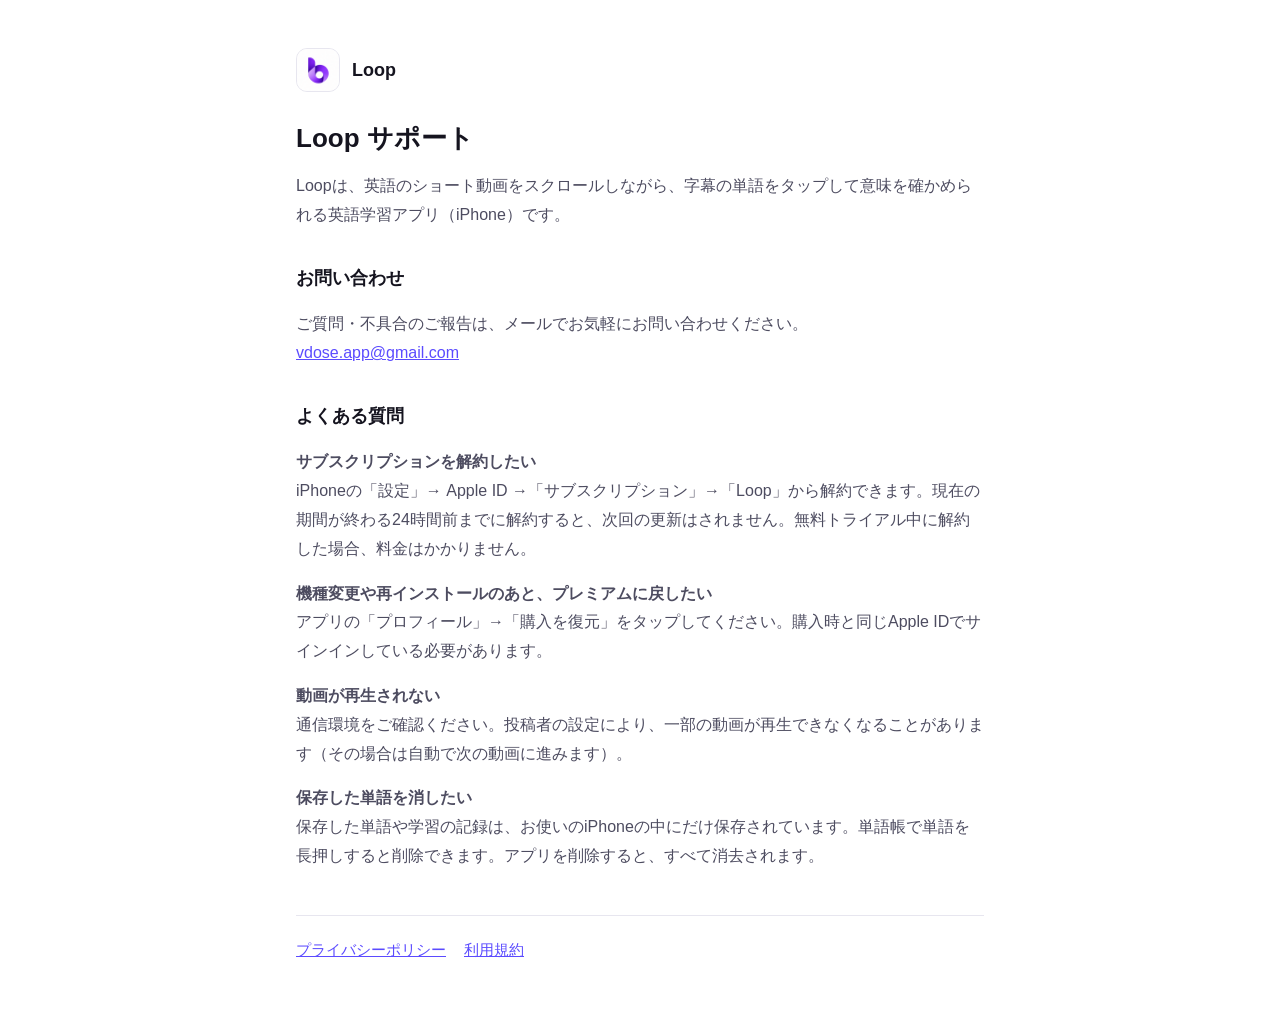
==== index.html @ e2842024 "Loop support page, privacy policy and terms of use Co-Authored-By: Claude Opus 5.5 <noreply@anthropi" ====
<!doctype html>
<html lang="ja">
<head>
<meta charset="utf-8">
<meta name="viewport" content="width=device-width, initial-scale=1">
<title>Loop サポート</title>
<link rel="stylesheet" href="style.css">
</head>
<body>
<main>
<header><img src="icon.png" alt=""><a href="./">Loop</a></header>
<h1>Loop サポート</h1>
<p>Loopは、英語のショート動画をスクロールしながら、字幕の単語をタップして意味を確かめられる英語学習アプリ（iPhone）です。</p>

<h2>お問い合わせ</h2>
<p>ご質問・不具合のご報告は、メールでお気軽にお問い合わせください。<br>
<a href="mailto:vdose.app@gmail.com">vdose.app@gmail.com</a></p>

<h2>よくある質問</h2>
<p><strong>サブスクリプションを解約したい</strong><br>
iPhoneの「設定」→ Apple ID →「サブスクリプション」→「Loop」から解約できます。現在の期間が終わる24時間前までに解約すると、次回の更新はされません。無料トライアル中に解約した場合、料金はかかりません。</p>
<p><strong>機種変更や再インストールのあと、プレミアムに戻したい</strong><br>
アプリの「プロフィール」→「購入を復元」をタップしてください。購入時と同じApple IDでサインインしている必要があります。</p>
<p><strong>動画が再生されない</strong><br>
通信環境をご確認ください。投稿者の設定により、一部の動画が再生できなくなることがあります（その場合は自動で次の動画に進みます）。</p>
<p><strong>保存した単語を消したい</strong><br>
保存した単語や学習の記録は、お使いのiPhoneの中にだけ保存されています。単語帳で単語を長押しすると削除できます。アプリを削除すると、すべて消去されます。</p>

<nav><a href="privacy/">プライバシーポリシー</a><a href="terms/">利用規約</a></nav>
</main>
</body>
</html>
---- style.css ----
:root { --bg: #ffffff; --ink: #15141f; --ink2: #4d4c60; --line: #e7e6ef; --accent: #5b4bff; }
@media (prefers-color-scheme: dark) {
  :root { --bg: #0e0e14; --ink: #f5f5fa; --ink2: #b9b8cc; --line: #2a2936; --accent: #8c80ff; }
}
* { box-sizing: border-box; }
body {
  margin: 0; background: var(--bg); color: var(--ink);
  font: 16px/1.8 -apple-system, BlinkMacSystemFont, "Hiragino Sans", "Hiragino Kaku Gothic ProN", "Noto Sans JP", Meiryo, sans-serif;
  -webkit-text-size-adjust: 100%;
}
main { max-width: 720px; margin: 0 auto; padding: 48px 16px 72px; }
header { display: flex; align-items: center; gap: 12px; margin-bottom: 28px; }
header img { width: 44px; height: 44px; border-radius: 11px; border: 1px solid var(--line); }
header a { color: var(--ink); text-decoration: none; font-weight: 700; font-size: 18px; }
h1 { font-size: 26px; line-height: 1.4; margin: 0 0 8px; }
h2 { font-size: 18px; margin: 32px 0 6px; }
p, li { color: var(--ink2); }
.updated { font-size: 14px; }
a { color: var(--accent); }
nav { margin-top: 44px; padding-top: 20px; border-top: 1px solid var(--line); font-size: 15px; }
nav a { margin-right: 18px; }
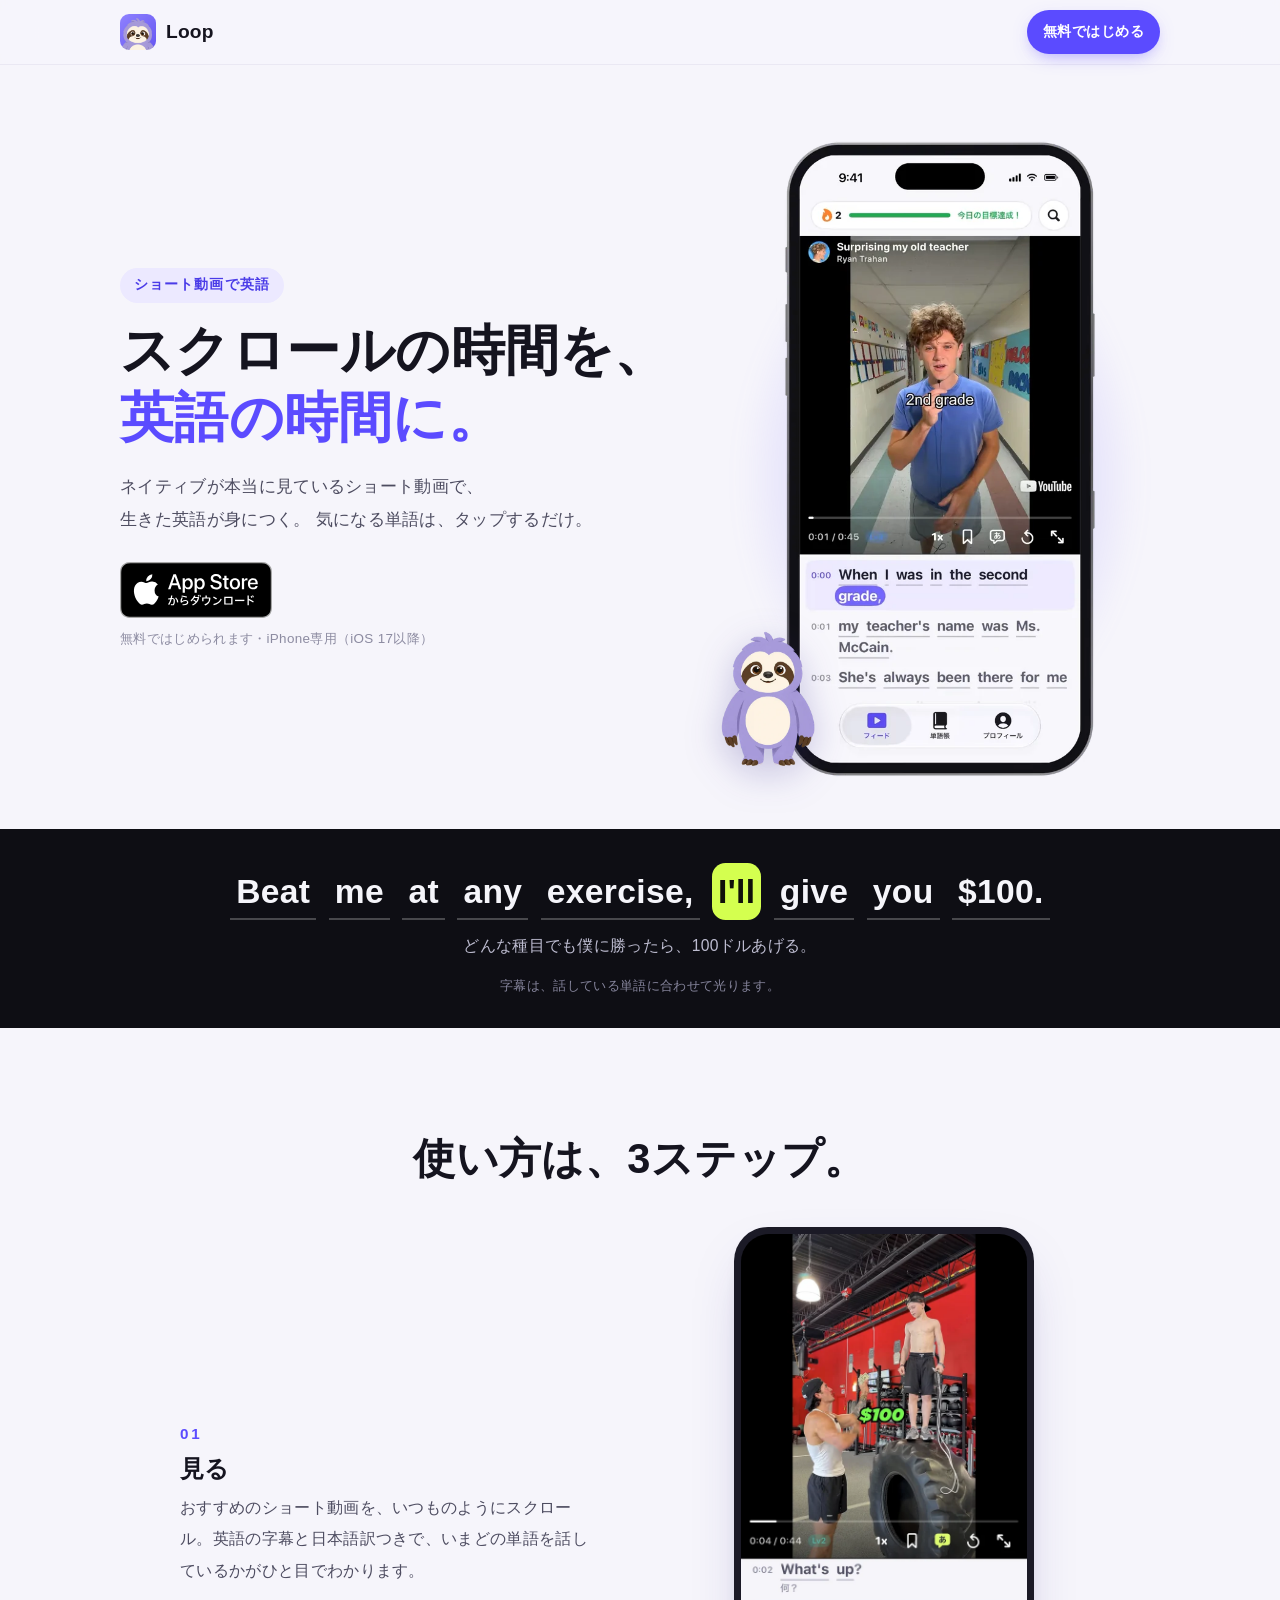
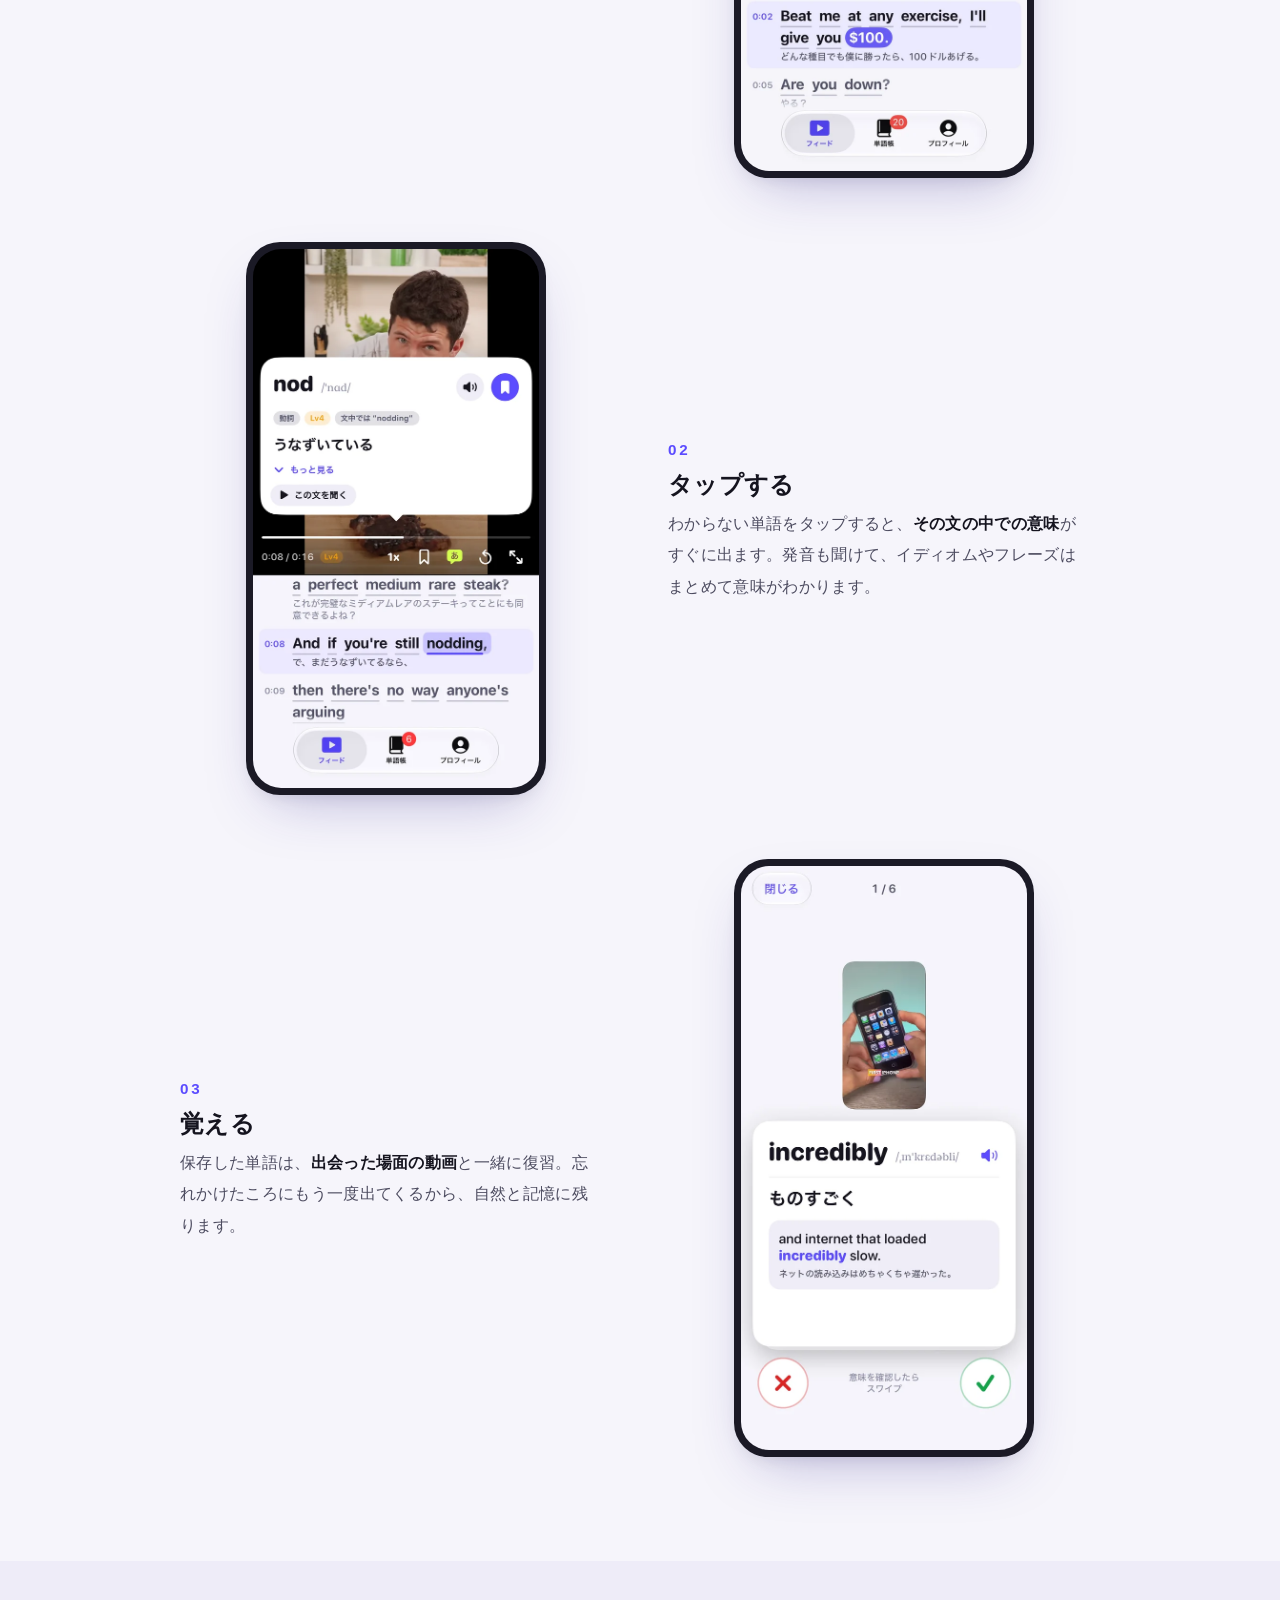
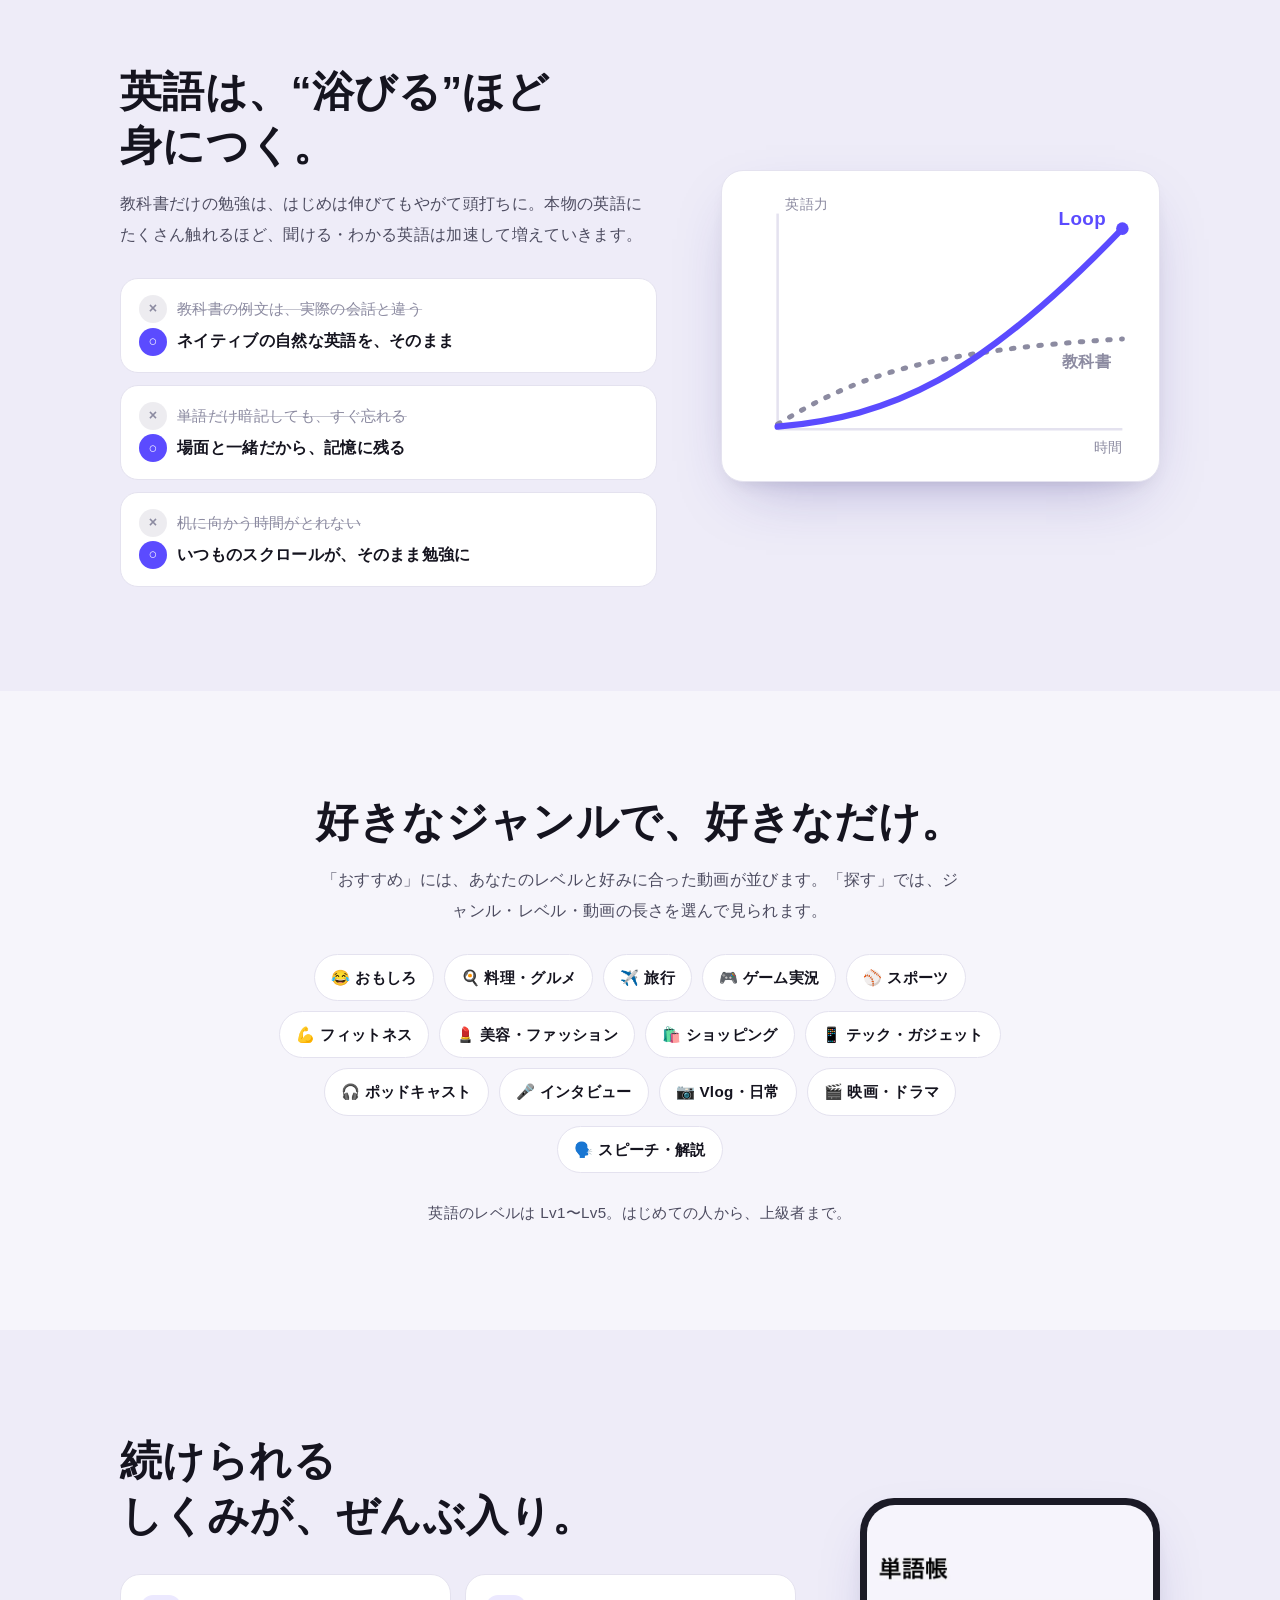
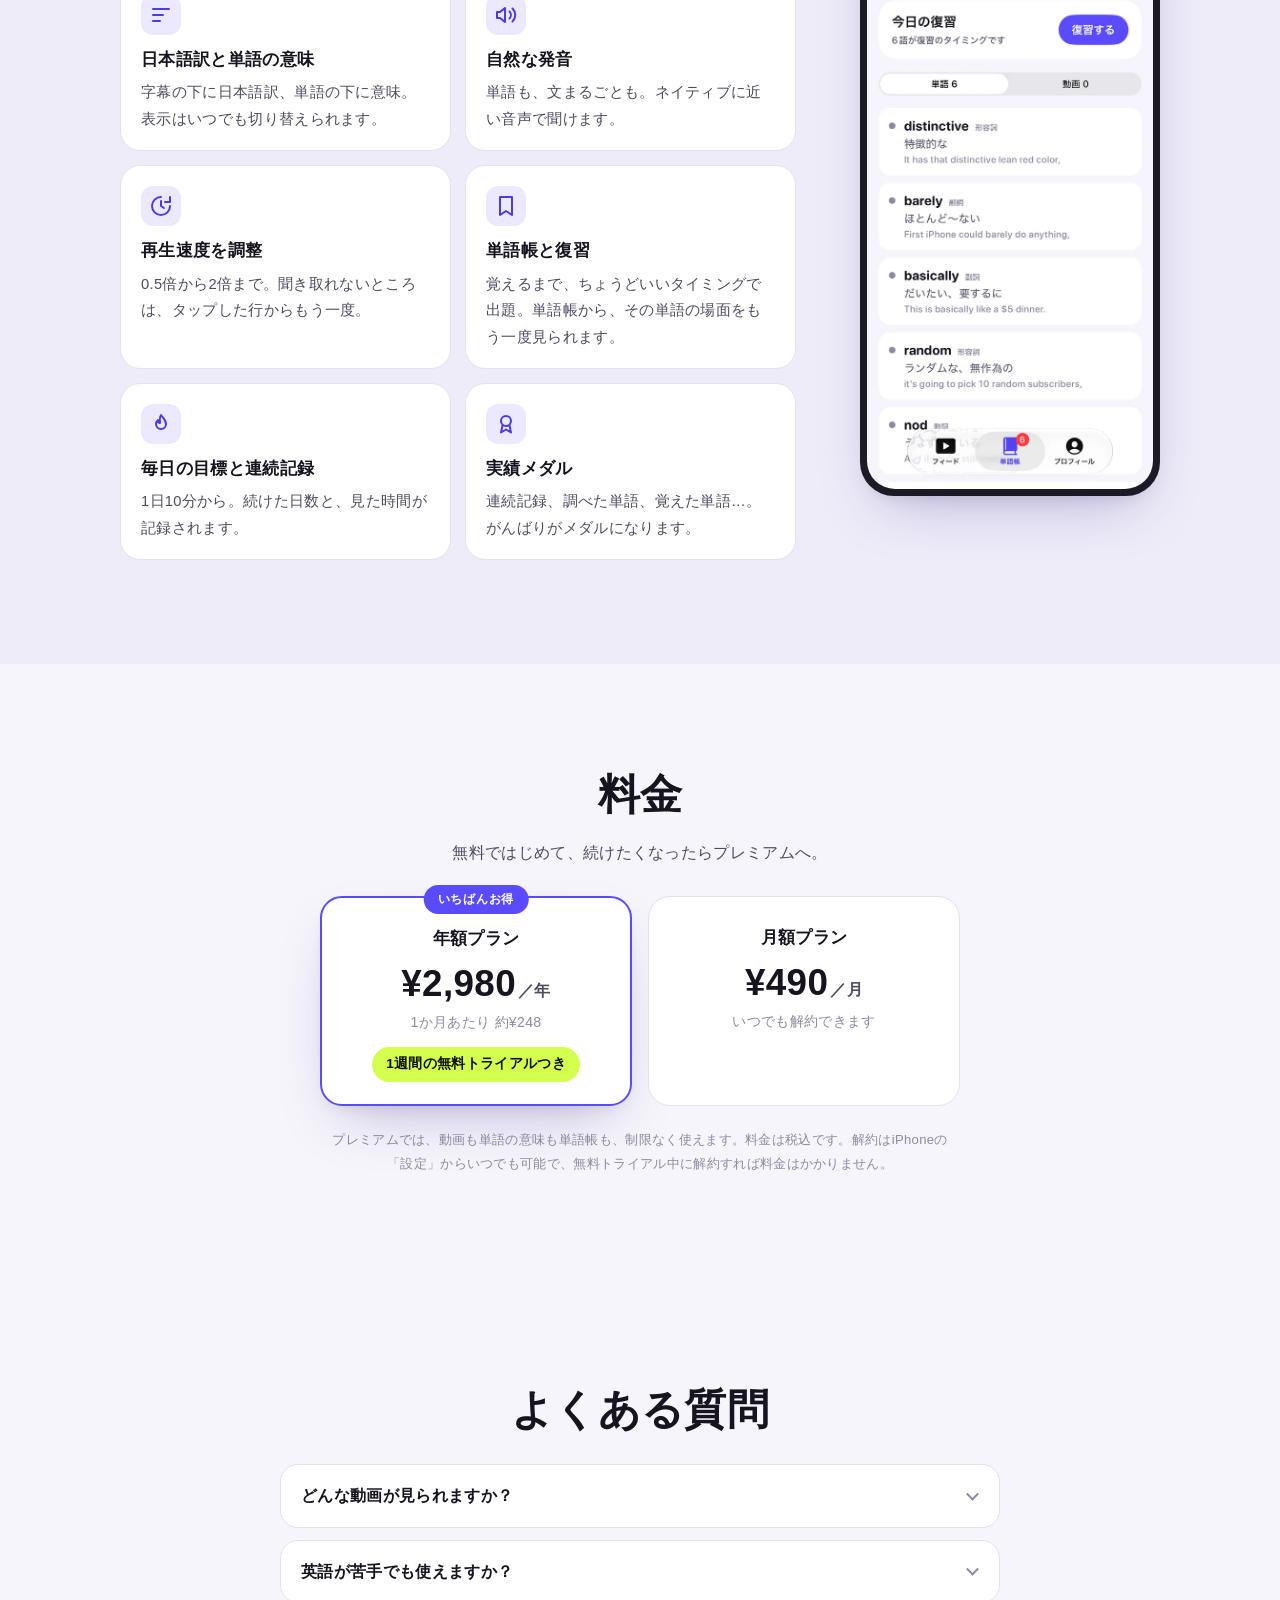
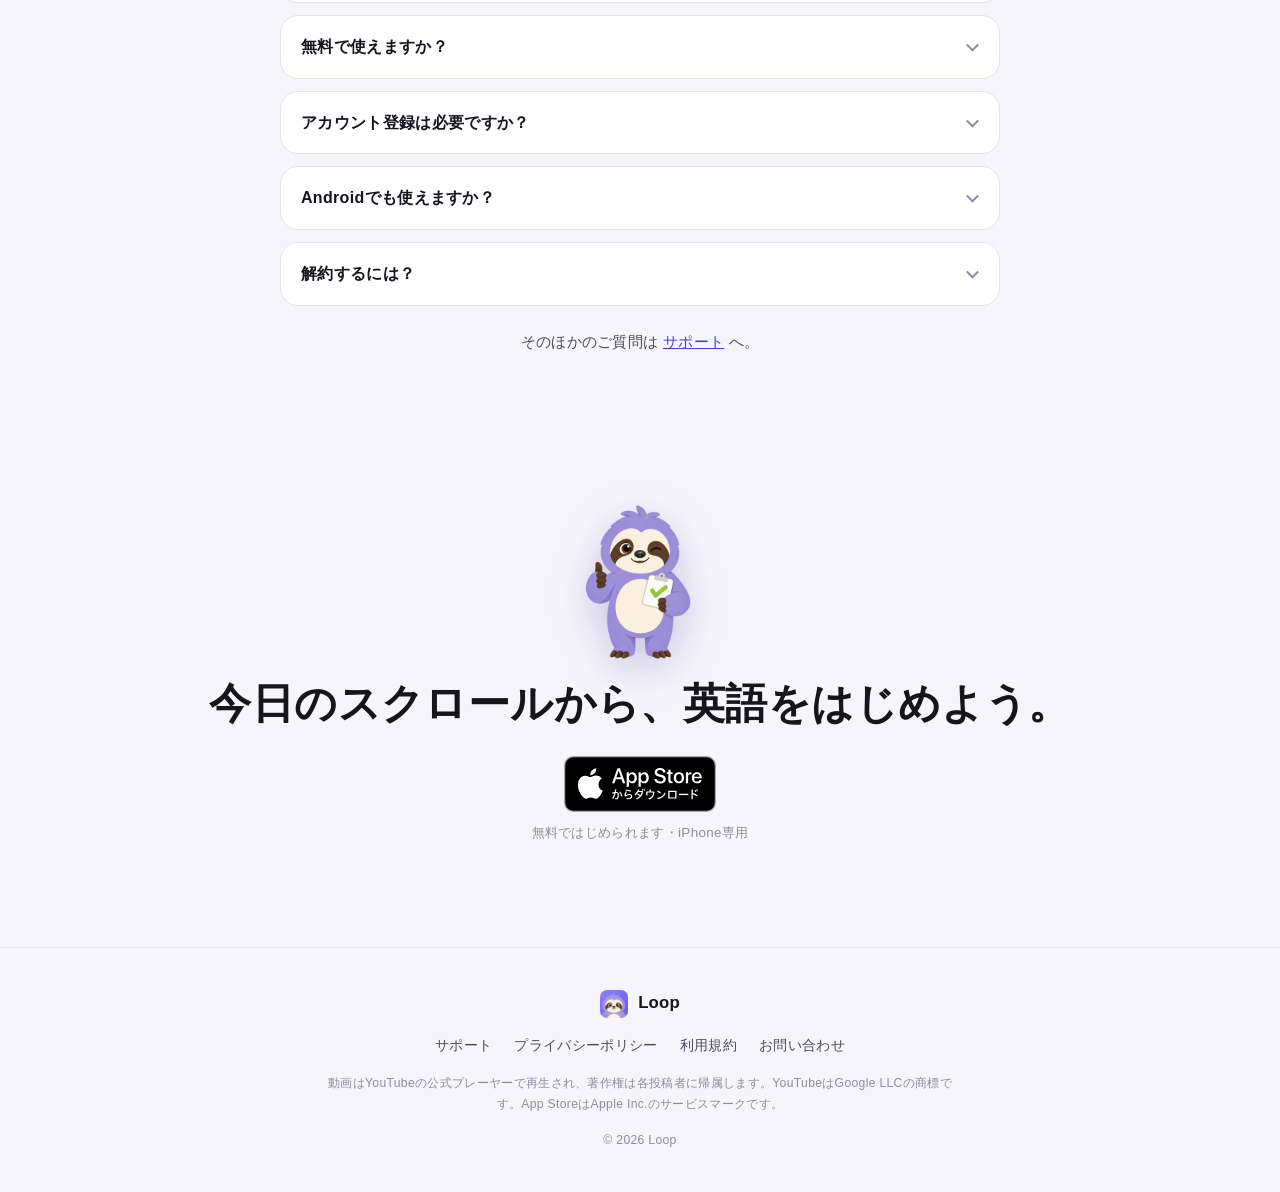
==== commit 51c6335a: "Landing page at the root, /get/ App Store bridge, support moved to /support/ - index.html: the Loop " ====
--- a/index.html
+++ b/index.html
@@ -2,31 +2,310 @@
 <html lang="ja">
 <head>
 <meta charset="utf-8">
-<meta name="viewport" content="width=device-width, initial-scale=1">
-<title>Loop サポート</title>
-<link rel="stylesheet" href="style.css">
+<meta name="viewport" content="width=device-width, initial-scale=1, viewport-fit=cover">
+<title>Loop — ショート動画で英語｜スクロールの時間を、英語の時間に。</title>
+<meta name="description" content="Loopは、ネイティブが本当に見ているショート動画で英語が身につくiPhoneアプリ。字幕の単語をタップすれば、その場面での意味がすぐわかる。保存した単語は、出会った動画の場面と一緒に復習できます。">
+<link rel="canonical" href="https://sorawata02-eng.github.io/loop-legal/">
+<meta name="theme-color" content="#F6F5FB" media="(prefers-color-scheme: light)">
+<meta name="theme-color" content="#0E0E14" media="(prefers-color-scheme: dark)">
+<meta name="color-scheme" content="light dark">
+
+<!-- Safari on iOS: the native "App Store で見る" banner. -->
+<meta name="apple-itunes-app" content="app-id=6817213177">
+
+<link rel="icon" href="assets/favicon.png">
+<link rel="apple-touch-icon" href="assets/apple-touch-icon.png">
+
+<meta property="og:type" content="website">
+<meta property="og:site_name" content="Loop">
+<meta property="og:title" content="Loop — スクロールの時間を、英語の時間に。">
+<meta property="og:description" content="ネイティブが見ているショート動画で、英語が身につく。気になる単語は、タップするだけ。">
+<meta property="og:url" content="https://sorawata02-eng.github.io/loop-legal/">
+<meta property="og:image" content="https://sorawata02-eng.github.io/loop-legal/assets/og.jpg">
+<meta property="og:image:width" content="1200">
+<meta property="og:image:height" content="630">
+<meta property="og:locale" content="ja_JP">
+<meta name="twitter:card" content="summary_large_image">
+
+<link rel="preload" as="image" href="assets/demo-poster.webp">
+<link rel="stylesheet" href="assets/landing.css">
+<script>document.documentElement.classList.add('js')</script>
+
+<script type="application/ld+json">
+{
+  "@context": "https://schema.org",
+  "@type": "MobileApplication",
+  "name": "Loop",
+  "operatingSystem": "iOS 17.0+",
+  "applicationCategory": "EducationalApplication",
+  "description": "ネイティブが見ているショート動画で英語が身につくiPhoneアプリ。",
+  "url": "https://sorawata02-eng.github.io/loop-legal/",
+  "downloadUrl": "https://apps.apple.com/jp/app/id6817213177",
+  "image": "https://sorawata02-eng.github.io/loop-legal/assets/icon-256.png",
+  "offers": { "@type": "Offer", "price": "0", "priceCurrency": "JPY" }
+}
+</script>
 </head>
+
 <body>
+<!-- Every download button goes through get/: it opens the App Store from Instagram's,
+     TikTok's or LINE's in-app browser too, and tags the source (ct=site). -->
+
+<header class="top">
+  <div class="top__in">
+    <a class="brand" href="./" aria-label="Loop ホーム">
+      <img src="assets/icon-256.png" width="36" height="36" alt="">
+      <span>Loop</span>
+    </a>
+    <a class="top__cta" href="get/?s=site-header">無料ではじめる</a>
+  </div>
+</header>
+
 <main>
-<header><img src="icon.png" alt=""><a href="./">Loop</a></header>
-<h1>Loop サポート</h1>
-<p>Loopは、英語のショート動画をスクロールしながら、字幕の単語をタップして意味を確かめられる英語学習アプリ（iPhone）です。</p>
-
-<h2>お問い合わせ</h2>
-<p>ご質問・不具合のご報告は、メールでお気軽にお問い合わせください。<br>
-<a href="mailto:vdose.app@gmail.com">vdose.app@gmail.com</a></p>
-
-<h2>よくある質問</h2>
-<p><strong>サブスクリプションを解約したい</strong><br>
-iPhoneの「設定」→ Apple ID →「サブスクリプション」→「Loop」から解約できます。現在の期間が終わる24時間前までに解約すると、次回の更新はされません。無料トライアル中に解約した場合、料金はかかりません。</p>
-<p><strong>機種変更や再インストールのあと、プレミアムに戻したい</strong><br>
-アプリの「プロフィール」→「購入を復元」をタップしてください。購入時と同じApple IDでサインインしている必要があります。</p>
-<p><strong>動画が再生されない</strong><br>
-通信環境をご確認ください。投稿者の設定により、一部の動画が再生できなくなることがあります（その場合は自動で次の動画に進みます）。</p>
-<p><strong>保存した単語を消したい</strong><br>
-保存した単語や学習の記録は、お使いのiPhoneの中にだけ保存されています。単語帳で単語を長押しすると削除できます。アプリを削除すると、すべて消去されます。</p>
-
-<nav><a href="privacy/">プライバシーポリシー</a><a href="terms/">利用規約</a></nav>
+
+  <!-- ===================================================== Hero -->
+  <section class="hero">
+    <div class="wrap hero__in">
+      <div class="hero__copy">
+        <p class="eyebrow">ショート動画で英語</p>
+        <h1 class="hero__title">
+          <span class="nb">スクロールの時間を、</span><br>
+          <span class="nb accent">英語の時間に。</span>
+        </h1>
+        <p class="lead">
+          <span class="nb">ネイティブが本当に見ている</span><span class="nb">ショート動画で、</span><span class="nb">生きた英語が身につく。</span>
+          <span class="nb">気になる単語は、</span><span class="nb">タップするだけ。</span>
+        </p>
+        <div class="get">
+          <a class="badge" href="get/?s=site-hero">
+            <img src="assets/appstore-badge.svg" width="152" height="56" alt="App Store からダウンロード">
+          </a>
+          <p class="get__note">無料ではじめられます<span class="pc" aria-hidden="true">・</span><br class="sp">iPhone専用（iOS 17以降）</p>
+        </div>
+      </div>
+
+      <div class="hero__visual">
+        <div class="glow" aria-hidden="true"></div>
+        <!-- The app in use: the founder's recording, rendered with a transparent
+             background (HEVC with alpha). Only WebKit plays that with its alpha, so
+             landing.js adds the video source there; everywhere else, and with Reduce
+             Motion, the still frame (the poster) stays. -->
+        <video class="demo" id="demo" muted loop playsinline preload="none"
+               poster="assets/demo-poster.webp" width="720" height="1080"
+               aria-label="Loopの画面：動画の字幕の単語をタップして、意味を保存するところ"></video>
+        <img class="hero__sloth" src="assets/mascot.webp" width="480" height="480" alt="">
+      </div>
+    </div>
+  </section>
+
+  <!-- ===================================================== Subtitle demo -->
+  <section class="ribbon" aria-label="字幕のイメージ">
+    <div class="wrap">
+      <div class="karaoke" id="karaoke" aria-hidden="true">
+        <span>Beat</span> <span>me</span> <span>at</span> <span>any</span> <span>exercise,</span>
+        <span>I'll</span> <span>give</span> <span>you</span> <span>$100.</span>
+      </div>
+      <p class="karaoke__ja">どんな種目でも僕に勝ったら、100ドルあげる。</p>
+      <p class="ribbon__note">字幕は、話している単語に合わせて光ります。</p>
+    </div>
+  </section>
+
+  <!-- ===================================================== How it works -->
+  <section class="steps" id="how">
+    <div class="wrap">
+      <h2 class="h2"><span class="nb">使い方は、</span><span class="nb">3ステップ。</span></h2>
+
+      <article class="step reveal">
+        <div class="step__text">
+          <p class="step__num">01</p>
+          <h3 class="h3">見る</h3>
+          <p>おすすめのショート動画を、いつものようにスクロール。英語の字幕と日本語訳つきで、いまどの単語を話しているかがひと目でわかります。</p>
+        </div>
+        <figure class="screen"><img src="assets/shot-feed.webp" width="600" height="1128" loading="lazy" alt="フィード：ショート動画と、単語ごとに光る英語字幕と日本語訳"></figure>
+      </article>
+
+      <article class="step step--flip reveal">
+        <div class="step__text">
+          <p class="step__num">02</p>
+          <h3 class="h3">タップする</h3>
+          <p>わからない単語をタップすると、<strong>その文の中での意味</strong>がすぐに出ます。発音も聞けて、イディオムやフレーズはまとめて意味がわかります。</p>
+        </div>
+        <figure class="screen"><img src="assets/shot-word.webp" width="600" height="1129" loading="lazy" alt="単語カード：nod（うなずいている）の意味と発音"></figure>
+      </article>
+
+      <article class="step reveal">
+        <div class="step__text">
+          <p class="step__num">03</p>
+          <h3 class="h3">覚える</h3>
+          <p>保存した単語は、<strong>出会った場面の動画</strong>と一緒に復習。忘れかけたころにもう一度出てくるから、自然と記憶に残ります。</p>
+        </div>
+        <figure class="screen"><img src="assets/shot-review.webp" width="600" height="1225" loading="lazy" alt="復習：単語の意味と、出会った文、その場面の動画"></figure>
+      </article>
+    </div>
+  </section>
+
+  <!-- ===================================================== Why immersion -->
+  <section class="why" id="why">
+    <div class="wrap why__in">
+      <div class="why__copy reveal">
+        <h2 class="h2"><span class="nb">英語は、</span><span class="nb">“浴びる”ほど</span><span class="nb">身につく。</span></h2>
+        <p class="sub">教科書だけの勉強は、はじめは伸びてもやがて頭打ちに。本物の英語にたくさん触れるほど、聞ける・わかる英語は加速して増えていきます。</p>
+        <ul class="compare">
+          <li><span class="x" aria-label="教科書">×</span><span>教科書の例文は、実際の会話と違う</span><span class="o" aria-label="Loop">○</span><span>ネイティブの自然な英語を、そのまま</span></li>
+          <li><span class="x" aria-label="教科書">×</span><span>単語だけ暗記しても、すぐ忘れる</span><span class="o" aria-label="Loop">○</span><span>場面と一緒だから、記憶に残る</span></li>
+          <li><span class="x" aria-label="教科書">×</span><span>机に向かう時間がとれない</span><span class="o" aria-label="Loop">○</span><span>いつものスクロールが、そのまま勉強に</span></li>
+        </ul>
+      </div>
+      <figure class="chart reveal" aria-label="グラフ：Loopの英語力は時間とともに加速して伸び、教科書は頭打ちになるイメージ">
+        <svg viewBox="0 0 320 220" role="img" aria-hidden="true">
+          <line class="chart__axis" x1="30" y1="190" x2="305" y2="190"/>
+          <line class="chart__axis" x1="30" y1="190" x2="30" y2="18"/>
+          <path class="chart__book" d="M30 186 C 90 150, 140 128, 305 118"/>
+          <path class="chart__loop" d="M30 188 C 120 180, 190 150, 305 30"/>
+          <circle class="chart__dot" cx="305" cy="30" r="5"/>
+          <text class="chart__lbl chart__lbl--loop" x="292" y="27" text-anchor="end">Loop</text>
+          <text class="chart__lbl" x="296" y="140" text-anchor="end">教科書</text>
+          <text class="chart__axis-lbl" x="305" y="208" text-anchor="end">時間</text>
+          <text class="chart__axis-lbl" x="36" y="14">英語力</text>
+        </svg>
+      </figure>
+    </div>
+  </section>
+
+  <!-- ===================================================== Genres -->
+  <section class="genres" id="genres">
+    <div class="wrap">
+      <h2 class="h2"><span class="nb">好きなジャンルで、</span><span class="nb">好きなだけ。</span></h2>
+      <p class="sub center">「おすすめ」には、あなたのレベルと好みに合った動画が並びます。「探す」では、ジャンル・レベル・動画の長さを選んで見られます。</p>
+      <ul class="chips" aria-label="ジャンル">
+        <li>😂 おもしろ</li><li>🍳 料理・グルメ</li><li>✈️ 旅行</li><li>🎮 ゲーム実況</li>
+        <li>⚾️ スポーツ</li><li>💪 フィットネス</li><li>💄 美容・ファッション</li><li>🛍️ ショッピング</li>
+        <li>📱 テック・ガジェット</li><li>🎧 ポッドキャスト</li><li>🎤 インタビュー</li><li>📷 Vlog・日常</li>
+        <li>🎬 映画・ドラマ</li><li>🗣️ スピーチ・解説</li>
+      </ul>
+      <p class="genres__note">英語のレベルは Lv1〜Lv5。はじめての人から、上級者まで。</p>
+    </div>
+  </section>
+
+  <!-- ===================================================== Features -->
+  <section class="features" id="features">
+    <div class="wrap features__in">
+      <div class="features__list">
+        <h2 class="h2"><span class="nb">続けられる</span><span class="nb">しくみが、ぜんぶ入り。</span></h2>
+        <ul class="grid">
+          <li class="feat reveal">
+            <svg viewBox="0 0 24 24" aria-hidden="true"><path d="M4 6h16M4 12h10M4 18h7"/></svg>
+            <h3>日本語訳と単語の意味</h3><p>字幕の下に日本語訳、単語の下に意味。表示はいつでも切り替えられます。</p>
+          </li>
+          <li class="feat reveal">
+            <svg viewBox="0 0 24 24" aria-hidden="true"><path d="M11 5 6 9H3v6h3l5 4V5zM15.5 8.5a5 5 0 0 1 0 7M18.5 5.5a9 9 0 0 1 0 13"/></svg>
+            <h3>自然な発音</h3><p>単語も、文まるごとも。ネイティブに近い音声で聞けます。</p>
+          </li>
+          <li class="feat reveal">
+            <svg viewBox="0 0 24 24" aria-hidden="true"><path d="M12 7v5l3 2M21 12a9 9 0 1 1-9-9"/><path d="M21 3v5h-5"/></svg>
+            <h3>再生速度を調整</h3><p>0.5倍から2倍まで。聞き取れないところは、タップした行からもう一度。</p>
+          </li>
+          <li class="feat reveal">
+            <svg viewBox="0 0 24 24" aria-hidden="true"><path d="M6 3h12v18l-6-4-6 4z"/></svg>
+            <h3>単語帳と復習</h3><p>覚えるまで、ちょうどいいタイミングで出題。単語帳から、その単語の場面をもう一度見られます。</p>
+          </li>
+          <li class="feat reveal">
+            <svg viewBox="0 0 24 24" aria-hidden="true"><path d="M12 3c2 3 5 5 5 9a5 5 0 0 1-10 0c0-2 1-3 2-4 0 2 1 3 2 3 0-3-1-5 1-8z"/></svg>
+            <h3>毎日の目標と連続記録</h3><p>1日10分から。続けた日数と、見た時間が記録されます。</p>
+          </li>
+          <li class="feat reveal">
+            <svg viewBox="0 0 24 24" aria-hidden="true"><circle cx="12" cy="9" r="5"/><path d="m8.5 13.5-1.5 7 5-3 5 3-1.5-7"/></svg>
+            <h3>実績メダル</h3><p>連続記録、調べた単語、覚えた単語…。がんばりがメダルになります。</p>
+          </li>
+        </ul>
+      </div>
+      <figure class="screen screen--side reveal"><img src="assets/shot-vocab.webp" width="600" height="1225" loading="lazy" alt="単語帳：今日の復習と、保存した単語の一覧"></figure>
+    </div>
+  </section>
+
+  <!-- ===================================================== Pricing -->
+  <section class="pricing" id="pricing">
+    <div class="wrap">
+      <h2 class="h2 center">料金</h2>
+      <p class="sub center"><span class="nb">無料ではじめて、</span><span class="nb">続けたくなったらプレミアムへ。</span></p>
+      <div class="plans">
+        <div class="plan plan--best reveal">
+          <p class="plan__tag">いちばんお得</p>
+          <h3>年額プラン</h3>
+          <p class="plan__price">¥2,980<span>／年</span></p>
+          <p class="plan__per">1か月あたり 約¥248</p>
+          <p class="plan__trial">1週間の無料トライアルつき</p>
+        </div>
+        <div class="plan reveal">
+          <h3>月額プラン</h3>
+          <p class="plan__price">¥490<span>／月</span></p>
+          <p class="plan__per">いつでも解約できます</p>
+        </div>
+      </div>
+      <p class="fine">プレミアムでは、動画も単語の意味も単語帳も、制限なく使えます。料金は税込です。解約はiPhoneの「設定」からいつでも可能で、無料トライアル中に解約すれば料金はかかりません。</p>
+    </div>
+  </section>
+
+  <!-- ===================================================== FAQ -->
+  <section class="faq" id="faq">
+    <div class="wrap wrap--narrow">
+      <h2 class="h2 center">よくある質問</h2>
+      <details>
+        <summary>どんな動画が見られますか？</summary>
+        <p>YouTubeで人気のショート動画や、長い動画から切り出した短いクリップです。おもしろ動画、料理、旅行、ゲーム、スポーツ、ドラマ、インタビューなど、ネイティブが実際に見ている動画を選んでいます。動画はYouTubeの公式プレーヤーで再生されます。</p>
+      </details>
+      <details>
+        <summary>英語が苦手でも使えますか？</summary>
+        <p>はい。動画はLv1〜Lv5のレベルに分かれていて、日本語訳を表示したり、再生速度を落としたりできます。わからない単語はタップすれば、その場面での意味がわかります。</p>
+      </details>
+      <details>
+        <summary>無料で使えますか？</summary>
+        <p>無料ではじめられます。すべての機能を制限なく使うには、プレミアム（年額¥2,980・1週間の無料トライアルつき、または月額¥490）をご利用ください。</p>
+      </details>
+      <details>
+        <summary>アカウント登録は必要ですか？</summary>
+        <p>必要ありません。保存した単語や学習の記録は、お使いのiPhoneの中に保存されます。</p>
+      </details>
+      <details>
+        <summary>Androidでも使えますか？</summary>
+        <p>いまはiPhone専用です（iOS 17以降）。</p>
+      </details>
+      <details>
+        <summary>解約するには？</summary>
+        <p>iPhoneの「設定」→ Apple ID →「サブスクリプション」→「Loop」から解約できます。現在の期間が終わる24時間前までに解約すると、次回の更新はされません。</p>
+      </details>
+      <p class="faq__more">そのほかのご質問は <a href="support/">サポート</a> へ。</p>
+    </div>
+  </section>
+
+  <!-- ===================================================== Final call -->
+  <section class="final">
+    <div class="wrap final__in">
+      <img class="final__sloth" src="assets/mascotplan.webp" width="480" height="480" loading="lazy" alt="">
+      <h2 class="h2"><span class="nb">今日のスクロールから、</span><span class="nb">英語をはじめよう。</span></h2>
+      <a class="badge" href="get/?s=site-footer">
+        <img src="assets/appstore-badge.svg" width="152" height="56" alt="App Store からダウンロード">
+      </a>
+      <p class="get__note">無料ではじめられます・iPhone専用</p>
+    </div>
+  </section>
+
 </main>
+
+<footer class="foot">
+  <div class="wrap foot__in">
+    <a class="brand" href="./"><img src="assets/icon-256.png" width="28" height="28" alt=""><span>Loop</span></a>
+    <nav class="foot__nav" aria-label="サイト">
+      <a href="support/">サポート</a>
+      <a href="privacy/">プライバシーポリシー</a>
+      <a href="terms/">利用規約</a>
+      <a href="mailto:vdose.app@gmail.com">お問い合わせ</a>
+    </nav>
+    <p class="foot__fine">動画はYouTubeの公式プレーヤーで再生され、著作権は各投稿者に帰属します。YouTubeはGoogle LLCの商標です。App StoreはApple Inc.のサービスマークです。</p>
+    <p class="foot__fine">© 2026 Loop</p>
+  </div>
+</footer>
+
+<script src="assets/landing.js" defer></script>
 </body>
 </html>
--- a/assets/landing.css
+++ b/assets/landing.css
@@ -0,0 +1,341 @@
+/* Loop — landing page.
+ * Phone first (most visitors come from Instagram / TikTok on an iPhone), then wider
+ * layouts from 760px and 1040px. Colors are the app's (Design/Theme.swift): electric
+ * indigo for the brand, lime for the word being said; light and dark follow the system.
+ * No web fonts: the system's Hiragino on iPhone, and nothing to wait for in an in-app
+ * browser. */
+
+:root {
+  --bg: #F6F5FB;
+  --bg-2: #EEECF8;
+  --card: #FFFFFF;
+  --ink: #15141F;
+  --ink-2: #4D4C60;
+  --ink-3: #8C8BA1;
+  --line: #E4E2EF;
+  --accent: #5B4BFF;
+  --accent-ink: #4A3BE8;
+  --accent-soft: #ECE9FF;
+  --lime: #D4FF4F;
+  --lime-ink: #10110A;
+  --bezel: #1B1A26;
+  --shadow: 0 24px 60px -24px rgba(48, 36, 140, .35), 0 8px 20px -12px rgba(21, 20, 31, .18);
+  --radius: 22px;
+  --gutter: 20px;
+  color-scheme: light dark;
+}
+@media (prefers-color-scheme: dark) {
+  :root {
+    --bg: #0E0E14;
+    --bg-2: #15141E;
+    --card: #1A1A24;
+    --ink: #F5F5FA;
+    --ink-2: #BDBCD0;
+    --ink-3: #85849B;
+    --line: #2A2936;
+    --accent: #7C6FFF;
+    --accent-ink: #A99FFF;
+    --accent-soft: #2A2550;
+    --bezel: #2C2B38;
+    --shadow: 0 24px 60px -24px rgba(0, 0, 0, .7), 0 8px 20px -12px rgba(0, 0, 0, .5);
+  }
+}
+
+*, *::before, *::after { box-sizing: border-box; }
+html { -webkit-text-size-adjust: 100%; scroll-behavior: smooth; }
+@media (prefers-reduced-motion: reduce) { html { scroll-behavior: auto; } }
+body {
+  margin: 0;
+  background: var(--bg);
+  color: var(--ink);
+  font: 16px/1.8 -apple-system, BlinkMacSystemFont, "Hiragino Sans", "Hiragino Kaku Gothic ProN",
+        "Noto Sans JP", "Yu Gothic", Meiryo, sans-serif;
+  font-feature-settings: "palt" 1;
+  letter-spacing: .02em;
+  overflow-x: hidden;
+}
+img, video, svg { display: block; max-width: 100%; }
+a { color: var(--accent-ink); }
+strong { color: var(--ink); }
+
+/* Japanese wraps anywhere; phrases in .nb stay whole and wrap between each other. */
+.nb { display: inline-block; }
+.sp { display: inline; }
+@media (min-width: 760px) { .sp { display: none; } }
+
+.wrap { width: 100%; max-width: 1080px; margin: 0 auto; padding: 0 var(--gutter); }
+.wrap--narrow { max-width: 760px; }
+.center { text-align: center; }
+
+.h2 {
+  margin: 0 0 14px;
+  font-size: clamp(1.7rem, 6.4vw, 2.6rem);
+  line-height: 1.32;
+  font-weight: 800;
+  letter-spacing: .01em;
+}
+.h3 { margin: 0 0 8px; font-size: 1.5rem; line-height: 1.3; font-weight: 800; }
+.sub { margin: 0 0 28px; color: var(--ink-2); font-size: 1.02rem; line-height: 1.9; }
+.sub.center { max-width: 640px; margin-left: auto; margin-right: auto; }
+.accent { color: var(--accent); }
+
+section { padding: 72px 0; }
+@media (min-width: 760px) { section { padding: 104px 0; } }
+
+/* ---------------------------------------------------------------- Header */
+
+.top {
+  position: sticky; top: 0; z-index: 10;
+  padding-top: env(safe-area-inset-top);
+  background: color-mix(in srgb, var(--bg) 78%, transparent);
+  -webkit-backdrop-filter: saturate(1.6) blur(16px);
+  backdrop-filter: saturate(1.6) blur(16px);
+  border-bottom: 1px solid color-mix(in srgb, var(--line) 70%, transparent);
+}
+@supports not (background: color-mix(in srgb, red 50%, blue)) { .top { background: var(--bg); } }
+.top__in { max-width: 1080px; margin: 0 auto; padding: 10px var(--gutter); display: flex; align-items: center; justify-content: space-between; }
+.brand { display: inline-flex; align-items: center; gap: 10px; color: var(--ink); text-decoration: none; font-weight: 800; font-size: 1.2rem; letter-spacing: .01em; }
+.brand img { border-radius: 9px; }
+.top__cta {
+  padding: 9px 16px; border-radius: 999px;
+  background: var(--accent); color: #fff; text-decoration: none;
+  font-size: .9rem; font-weight: 700; letter-spacing: .03em;
+  box-shadow: 0 6px 18px -6px rgba(91, 75, 255, .55);
+}
+.top__cta:active { transform: scale(.97); }
+
+/* ---------------------------------------------------------------- Hero */
+
+.hero { padding: 36px 0 24px; overflow: hidden; }
+.hero__in { display: grid; gap: 8px; align-items: center; }
+.hero__copy { text-align: center; }
+.eyebrow {
+  display: inline-block; margin: 0 0 14px; padding: 5px 14px;
+  border-radius: 999px; background: var(--accent-soft); color: var(--accent-ink);
+  font-size: .85rem; font-weight: 700; letter-spacing: .08em;
+}
+.hero__title {
+  margin: 0 0 18px;
+  font-size: clamp(1.95rem, 9.2vw, 3.35rem);
+  line-height: 1.26; font-weight: 900; letter-spacing: .005em;
+}
+.lead { margin: 0 auto 26px; max-width: 30em; color: var(--ink-2); font-size: 1.06rem; line-height: 1.95; }
+
+.get { display: flex; flex-direction: column; align-items: center; gap: 10px; }
+.badge { display: inline-block; line-height: 0; border-radius: 12px; transition: transform .15s ease; }
+.badge img { height: 56px; width: auto; }
+.badge:active { transform: scale(.97); }
+.get__note { margin: 0; color: var(--ink-3); font-size: .84rem; line-height: 1.6; }
+
+.hero__visual { position: relative; width: min(86vw, 420px); margin: 10px auto 0; }
+.glow {
+  position: absolute; inset: 12% 4% 6%;
+  background: radial-gradient(closest-side, rgba(124, 111, 255, .45), rgba(124, 111, 255, 0));
+  filter: blur(10px);
+}
+.demo { position: relative; width: 100%; height: auto; aspect-ratio: 2 / 3; }
+.hero__sloth {
+  position: absolute; left: -6%; bottom: 2%; width: 34%; height: auto;
+  filter: drop-shadow(0 10px 18px rgba(48, 36, 140, .25));
+  animation: bob 4.8s ease-in-out infinite;
+}
+@keyframes bob { 0%, 100% { transform: translateY(0) rotate(-2deg); } 50% { transform: translateY(-8px) rotate(2deg); } }
+
+@media (min-width: 1040px) {
+  .hero { padding: 64px 0 40px; }
+  .hero__in { grid-template-columns: 1.2fr .8fr; gap: 32px; }
+  .hero__copy { text-align: left; }
+  .lead { margin-left: 0; }
+  .get { align-items: flex-start; }
+  .hero__visual { margin: 0 0 0 auto; width: 440px; }
+}
+
+/* ---------------------------------------------------------------- Subtitle ribbon */
+
+.ribbon { padding: 34px 0 30px; background: #0E0E14; color: #F5F5FA; text-align: center; }
+@media (prefers-color-scheme: dark) {
+  .ribbon { background: #17162A; border-top: 1px solid var(--line); border-bottom: 1px solid var(--line); }
+}
+.karaoke {
+  font-size: clamp(1.25rem, 5.6vw, 2.1rem); font-weight: 800; line-height: 1.7;
+  letter-spacing: .01em; font-feature-settings: normal;
+}
+.karaoke span {
+  display: inline-block; padding: 0 .18em; margin: 0 .04em .12em;
+  box-shadow: inset 0 -2px 0 rgba(255, 255, 255, .24);
+  transition: background-color .18s ease, color .18s ease, border-radius .18s ease;
+}
+.karaoke span.on { background: var(--lime); color: var(--lime-ink); border-radius: .4em; box-shadow: none; }
+.karaoke__ja { margin: 8px 0 0; color: #BDBCD0; font-size: .98rem; }
+.ribbon__note { margin: 14px 0 0; color: #85849B; font-size: .82rem; }
+
+/* ---------------------------------------------------------------- Steps */
+
+.steps .h2 { text-align: center; margin-bottom: 40px; }
+.step { display: grid; gap: 26px; align-items: center; margin: 0 auto 64px; max-width: 920px; }
+.step:last-child { margin-bottom: 0; }
+.step__text { text-align: center; }
+.step__text p { margin: 0 auto; max-width: 26em; color: var(--ink-2); line-height: 1.95; }
+.step__num {
+  margin: 0 0 4px !important; color: var(--accent) !important;
+  font-size: .95rem; font-weight: 800; letter-spacing: .18em;
+}
+@media (min-width: 760px) {
+  .step { grid-template-columns: 1fr 1fr; gap: 56px; }
+  .step__text { text-align: left; }
+  .step__text p { margin: 0; }
+  .step--flip .step__text { order: 2; }
+}
+
+/* A screenshot in a thin bezel. */
+.screen {
+  margin: 0 auto; width: min(68vw, 300px);
+  border-radius: 34px; padding: 7px; background: var(--bezel);
+  box-shadow: var(--shadow);
+}
+.screen img { width: 100%; height: auto; border-radius: 28px; }
+
+/* ---------------------------------------------------------------- Why */
+
+.why { background: var(--bg-2); }
+.why__in { display: grid; gap: 36px; align-items: center; }
+.why__copy { text-align: center; }
+.compare { list-style: none; margin: 0; padding: 0; display: grid; gap: 12px; text-align: left; }
+.compare li {
+  display: grid; grid-template-columns: 28px 1fr; gap: 4px 10px; align-items: center;
+  padding: 16px 18px; border-radius: 18px; background: var(--card); border: 1px solid var(--line);
+}
+.compare li > span:nth-child(2) { color: var(--ink-3); font-size: .92rem; text-decoration: line-through; text-decoration-color: rgba(140, 139, 161, .5); }
+.compare li > span:nth-child(4) { font-weight: 700; }
+.compare .x, .compare .o {
+  width: 28px; height: 28px; border-radius: 50%; display: grid; place-items: center;
+  font-size: .9rem; font-weight: 800;
+}
+.compare .x { background: rgba(140, 139, 161, .16); color: var(--ink-3); }
+.compare .o { background: var(--accent); color: #fff; }
+
+.chart { margin: 0 auto; width: 100%; max-width: 440px; padding: 20px 18px 14px; border-radius: var(--radius); background: var(--card); border: 1px solid var(--line); box-shadow: var(--shadow); }
+.chart svg { width: 100%; height: auto; overflow: visible; }
+.chart__axis { stroke: var(--line); stroke-width: 2; }
+.chart__book { fill: none; stroke: var(--ink-3); stroke-width: 4; stroke-linecap: round; stroke-dasharray: 2 9; }
+.chart__loop { fill: none; stroke: var(--accent); stroke-width: 5; stroke-linecap: round; }
+.chart__dot { fill: var(--accent); }
+.chart__lbl { fill: var(--ink-3); font-size: 13px; font-weight: 700; }
+.chart__lbl--loop { fill: var(--accent); font-size: 15px; font-weight: 800; }
+.chart__axis-lbl { fill: var(--ink-3); font-size: 11px; }
+.chart.in .chart__loop { stroke-dasharray: 420; stroke-dashoffset: 420; animation: draw 1.6s .2s cubic-bezier(.6, .1, .2, 1) forwards; }
+@keyframes draw { to { stroke-dashoffset: 0; } }
+
+@media (min-width: 900px) {
+  .why__in { grid-template-columns: 1.1fr .9fr; gap: 64px; }
+  .why__copy { text-align: left; }
+}
+
+/* ---------------------------------------------------------------- Genres */
+
+.genres { text-align: center; }
+.chips { list-style: none; margin: 0 auto; padding: 0; display: flex; flex-wrap: wrap; justify-content: center; gap: 10px; max-width: 760px; }
+.chips li {
+  padding: 9px 16px; border-radius: 999px; background: var(--card); border: 1px solid var(--line);
+  font-size: .95rem; font-weight: 600; white-space: nowrap;
+}
+.genres__note { margin: 26px 0 0; color: var(--ink-2); font-size: .95rem; }
+
+/* ---------------------------------------------------------------- Features */
+
+.features { background: var(--bg-2); }
+.features__in { display: grid; gap: 44px; align-items: center; }
+.features .h2 { text-align: center; margin-bottom: 30px; }
+.grid { list-style: none; margin: 0; padding: 0; display: grid; gap: 14px; }
+.feat { padding: 20px 20px 18px; border-radius: 20px; background: var(--card); border: 1px solid var(--line); }
+.feat svg {
+  width: 40px; height: 40px; padding: 8px; margin-bottom: 10px; border-radius: 12px;
+  background: var(--accent-soft); stroke: var(--accent-ink); fill: none; stroke-width: 2;
+  stroke-linecap: round; stroke-linejoin: round;
+}
+.feat h3 { margin: 0 0 4px; font-size: 1.05rem; font-weight: 800; }
+.feat p { margin: 0; color: var(--ink-2); font-size: .92rem; line-height: 1.8; }
+@media (min-width: 640px) { .grid { grid-template-columns: 1fr 1fr; } }
+@media (min-width: 1040px) {
+  .features__in { grid-template-columns: 1fr 300px; gap: 64px; }
+  .features .h2 { text-align: left; }
+}
+
+/* ---------------------------------------------------------------- Pricing */
+
+.plans { display: grid; gap: 16px; max-width: 640px; margin: 0 auto; }
+.plan {
+  position: relative; padding: 26px 22px 22px; border-radius: var(--radius);
+  background: var(--card); border: 1px solid var(--line); text-align: center;
+}
+.plan--best { border: 2px solid var(--accent); box-shadow: var(--shadow); }
+.plan__tag {
+  position: absolute; top: -13px; left: 50%; transform: translateX(-50%); margin: 0;
+  padding: 3px 14px; border-radius: 999px; background: var(--accent); color: #fff;
+  font-size: .78rem; font-weight: 800; letter-spacing: .06em; white-space: nowrap;
+}
+.plan h3 { margin: 0 0 6px; font-size: 1.05rem; font-weight: 800; }
+.plan__price { margin: 0; font-size: 2.3rem; font-weight: 900; line-height: 1.3; letter-spacing: .01em; }
+.plan__price span { font-size: 1rem; font-weight: 700; color: var(--ink-2); margin-left: 2px; }
+.plan__per { margin: 2px 0 0; color: var(--ink-3); font-size: .88rem; }
+.plan__trial {
+  display: inline-block; margin: 12px 0 0; padding: 5px 14px; border-radius: 999px;
+  background: var(--lime); color: var(--lime-ink); font-size: .85rem; font-weight: 800;
+}
+.fine { max-width: 640px; margin: 22px auto 0; color: var(--ink-3); font-size: .82rem; line-height: 1.8; text-align: center; }
+@media (min-width: 640px) { .plans { grid-template-columns: 1fr 1fr; align-items: stretch; } }
+
+/* ---------------------------------------------------------------- FAQ */
+
+.faq .h2 { margin-bottom: 26px; }
+details {
+  border-radius: 18px; background: var(--card); border: 1px solid var(--line);
+  margin-bottom: 12px; overflow: hidden;
+}
+summary {
+  list-style: none; cursor: pointer; padding: 18px 52px 18px 20px; position: relative;
+  font-weight: 700; line-height: 1.6;
+}
+summary::-webkit-details-marker { display: none; }
+summary::after {
+  content: ""; position: absolute; right: 22px; top: 50%; width: 9px; height: 9px;
+  border-right: 2.5px solid var(--ink-3); border-bottom: 2.5px solid var(--ink-3);
+  transform: translateY(-70%) rotate(45deg); transition: transform .2s ease;
+}
+details[open] summary::after { transform: translateY(-30%) rotate(-135deg); }
+details p { margin: 0; padding: 0 20px 18px; color: var(--ink-2); font-size: .95rem; line-height: 1.9; }
+.faq__more { margin: 22px 0 0; text-align: center; color: var(--ink-2); font-size: .95rem; }
+
+/* ---------------------------------------------------------------- Final */
+
+.final { padding-top: 40px; text-align: center; }
+.final__in { display: flex; flex-direction: column; align-items: center; }
+.final__sloth { width: 170px; height: auto; margin-bottom: 8px; filter: drop-shadow(0 12px 20px rgba(48, 36, 140, .22)); }
+.final .h2 { margin-bottom: 24px; }
+.final .get__note { margin-top: 10px; }
+
+/* ---------------------------------------------------------------- Footer */
+
+.foot { padding: 40px 0 calc(40px + env(safe-area-inset-bottom)); border-top: 1px solid var(--line); }
+.foot__in { display: flex; flex-direction: column; align-items: center; gap: 14px; text-align: center; }
+.foot__in .brand { font-size: 1.05rem; }
+.foot__in .brand img { border-radius: 7px; }
+.foot__nav { display: flex; flex-wrap: wrap; justify-content: center; gap: 6px 22px; font-size: .9rem; }
+.foot__nav a { color: var(--ink-2); text-decoration: none; }
+.foot__nav a:hover { color: var(--accent-ink); }
+.foot__fine { margin: 0; max-width: 640px; color: var(--ink-3); font-size: .76rem; line-height: 1.8; }
+
+/* ---------------------------------------------------------------- Motion */
+
+.reveal { opacity: 0; transform: translateY(18px); transition: opacity .7s ease, transform .7s cubic-bezier(.2, .7, .2, 1); }
+.reveal.in { opacity: 1; transform: none; }
+html.no-js .reveal, html:not(.js) .reveal { opacity: 1; transform: none; }
+@media (prefers-reduced-motion: reduce) {
+  .reveal { opacity: 1; transform: none; transition: none; }
+  .hero__sloth { animation: none; }
+  .chart.in .chart__loop { animation: none; stroke-dasharray: none; stroke-dashoffset: 0; }
+}
+
+:focus-visible { outline: 2.5px solid var(--accent); outline-offset: 3px; border-radius: 8px; }
+.pc { display: none; }
+@media (min-width: 760px) { .pc { display: inline; } }
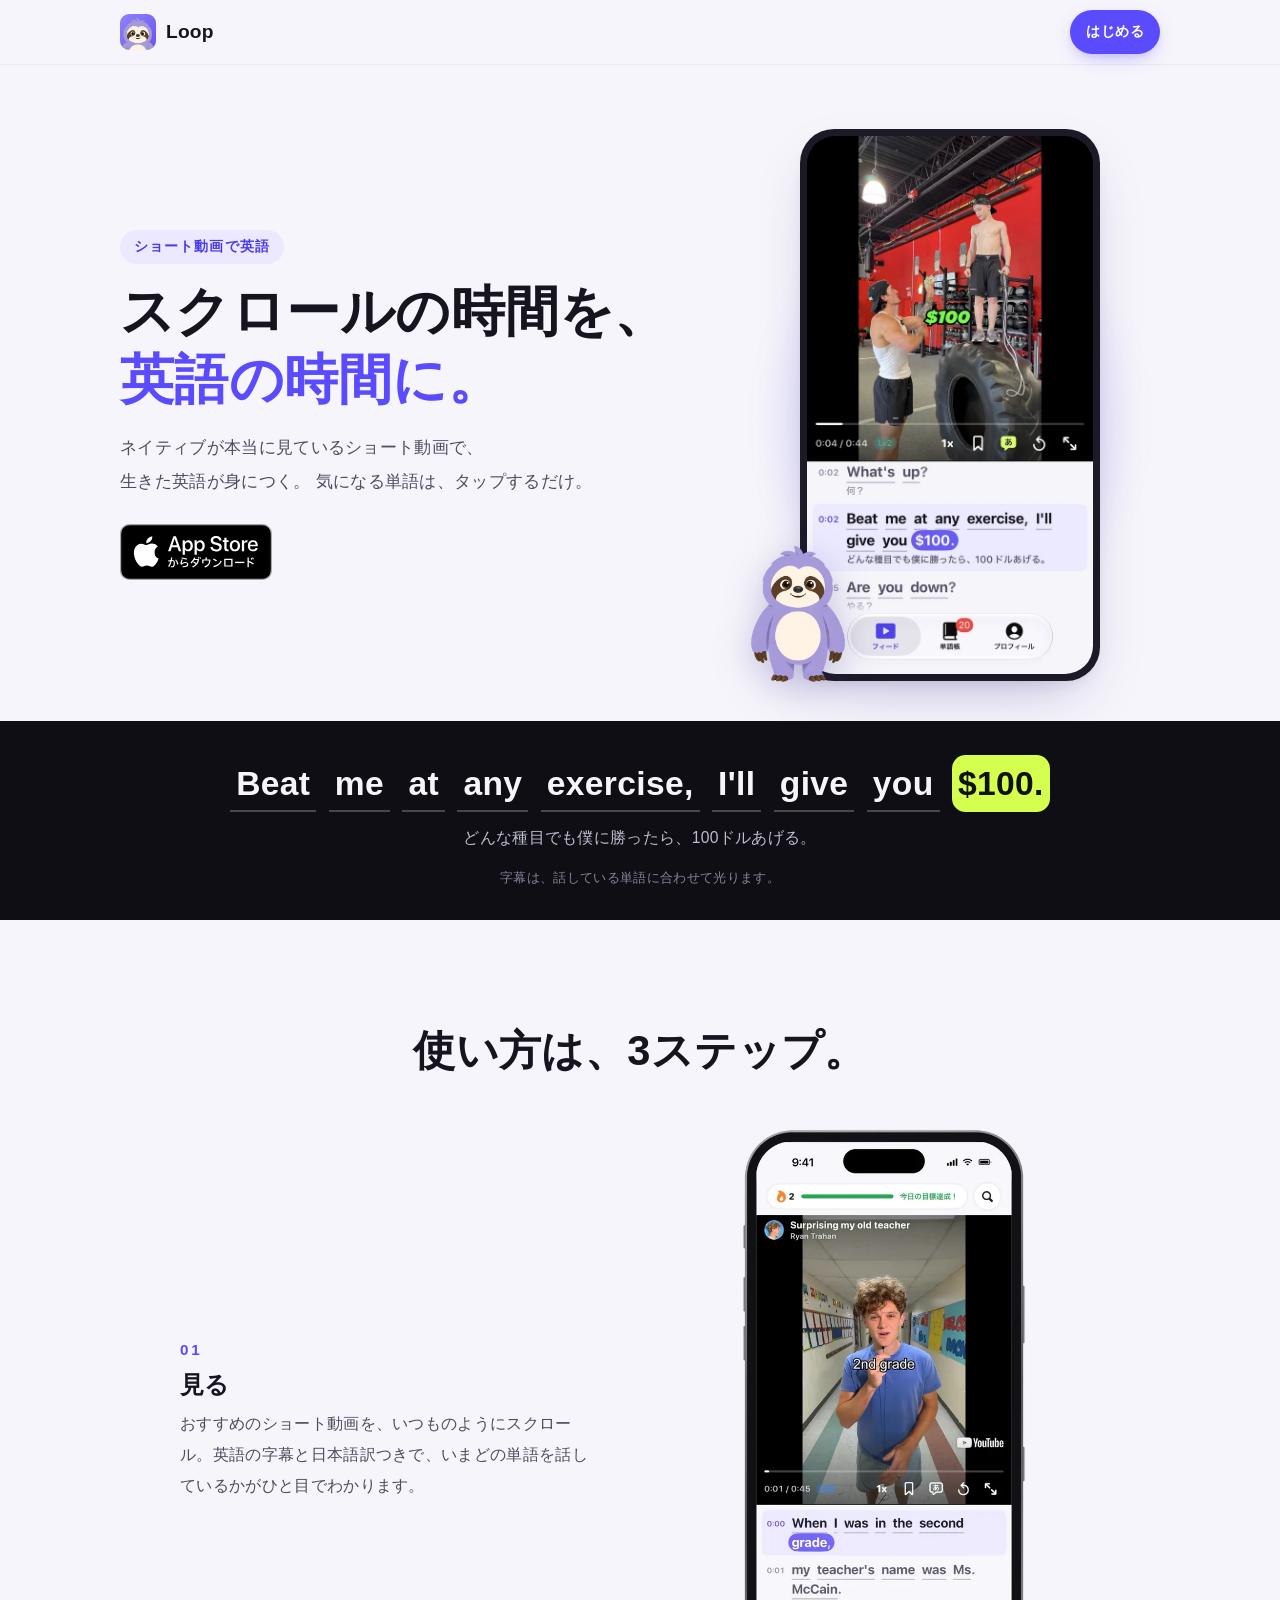
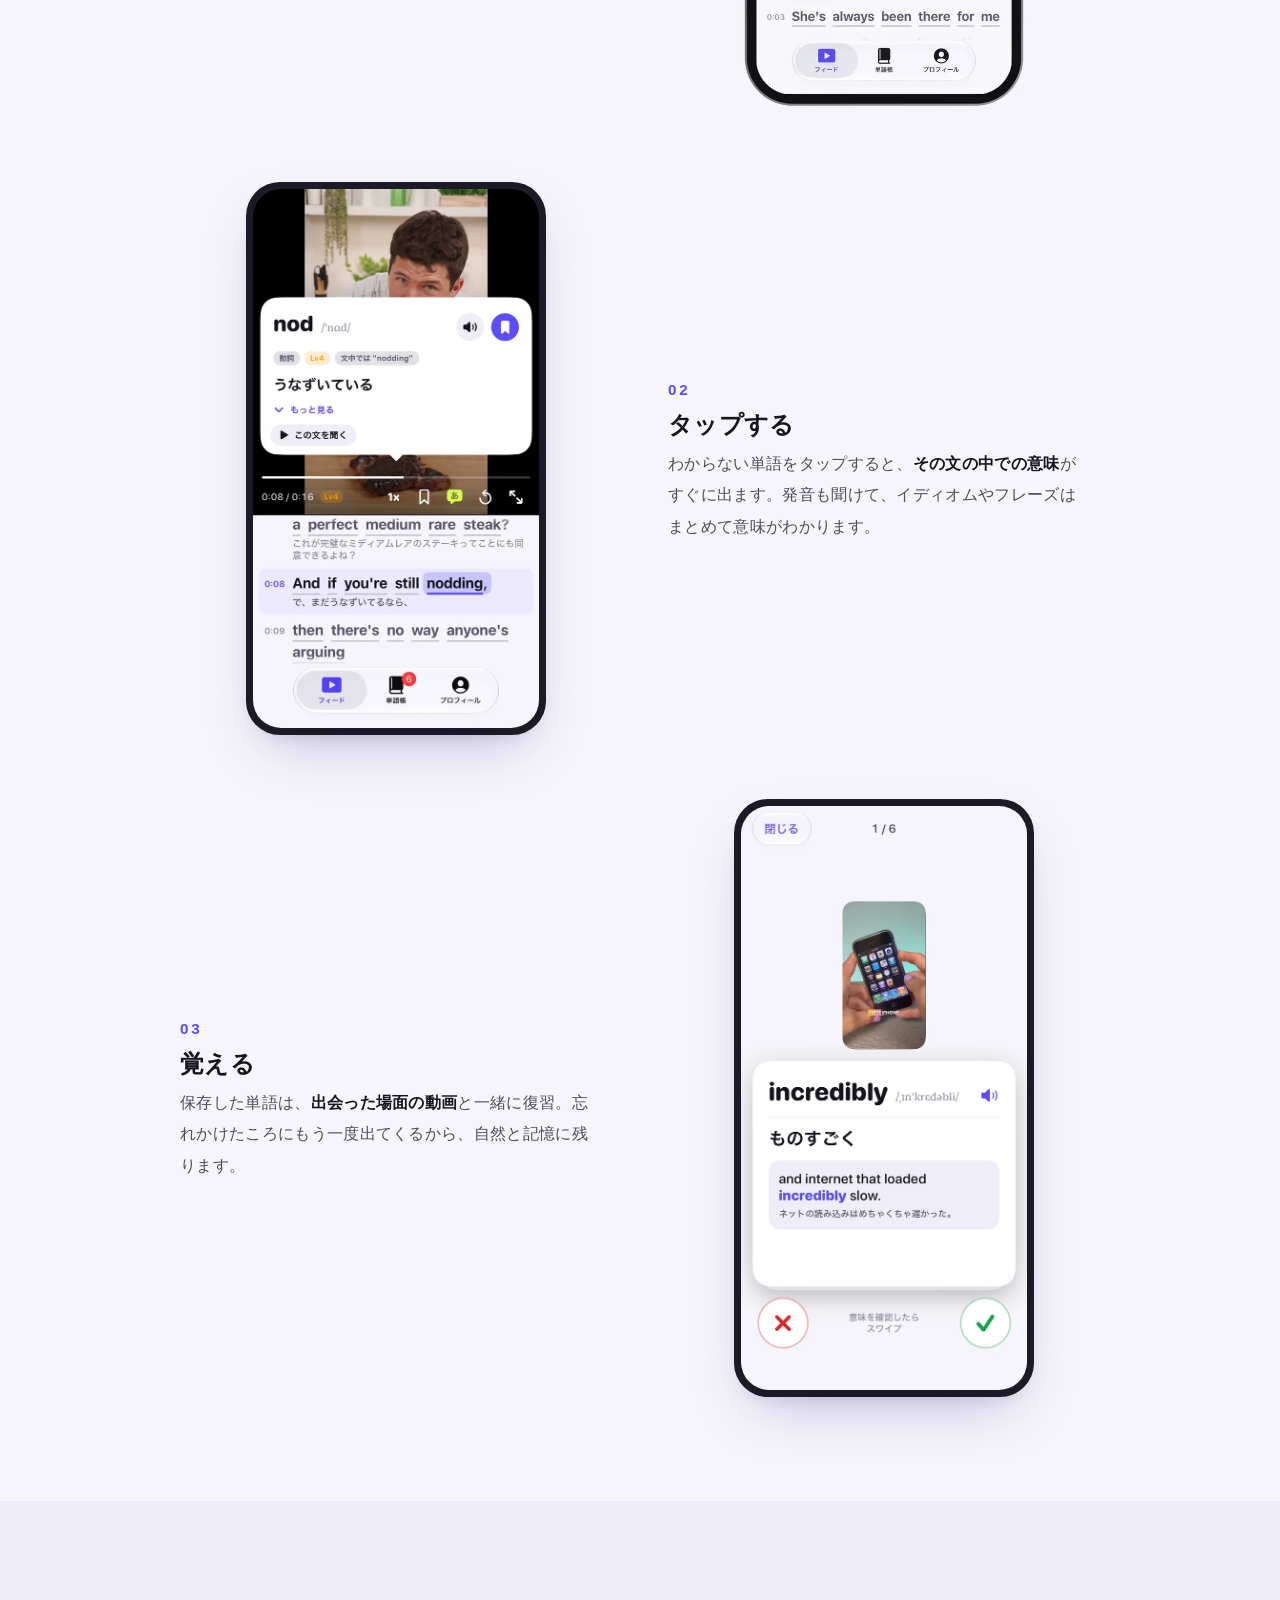
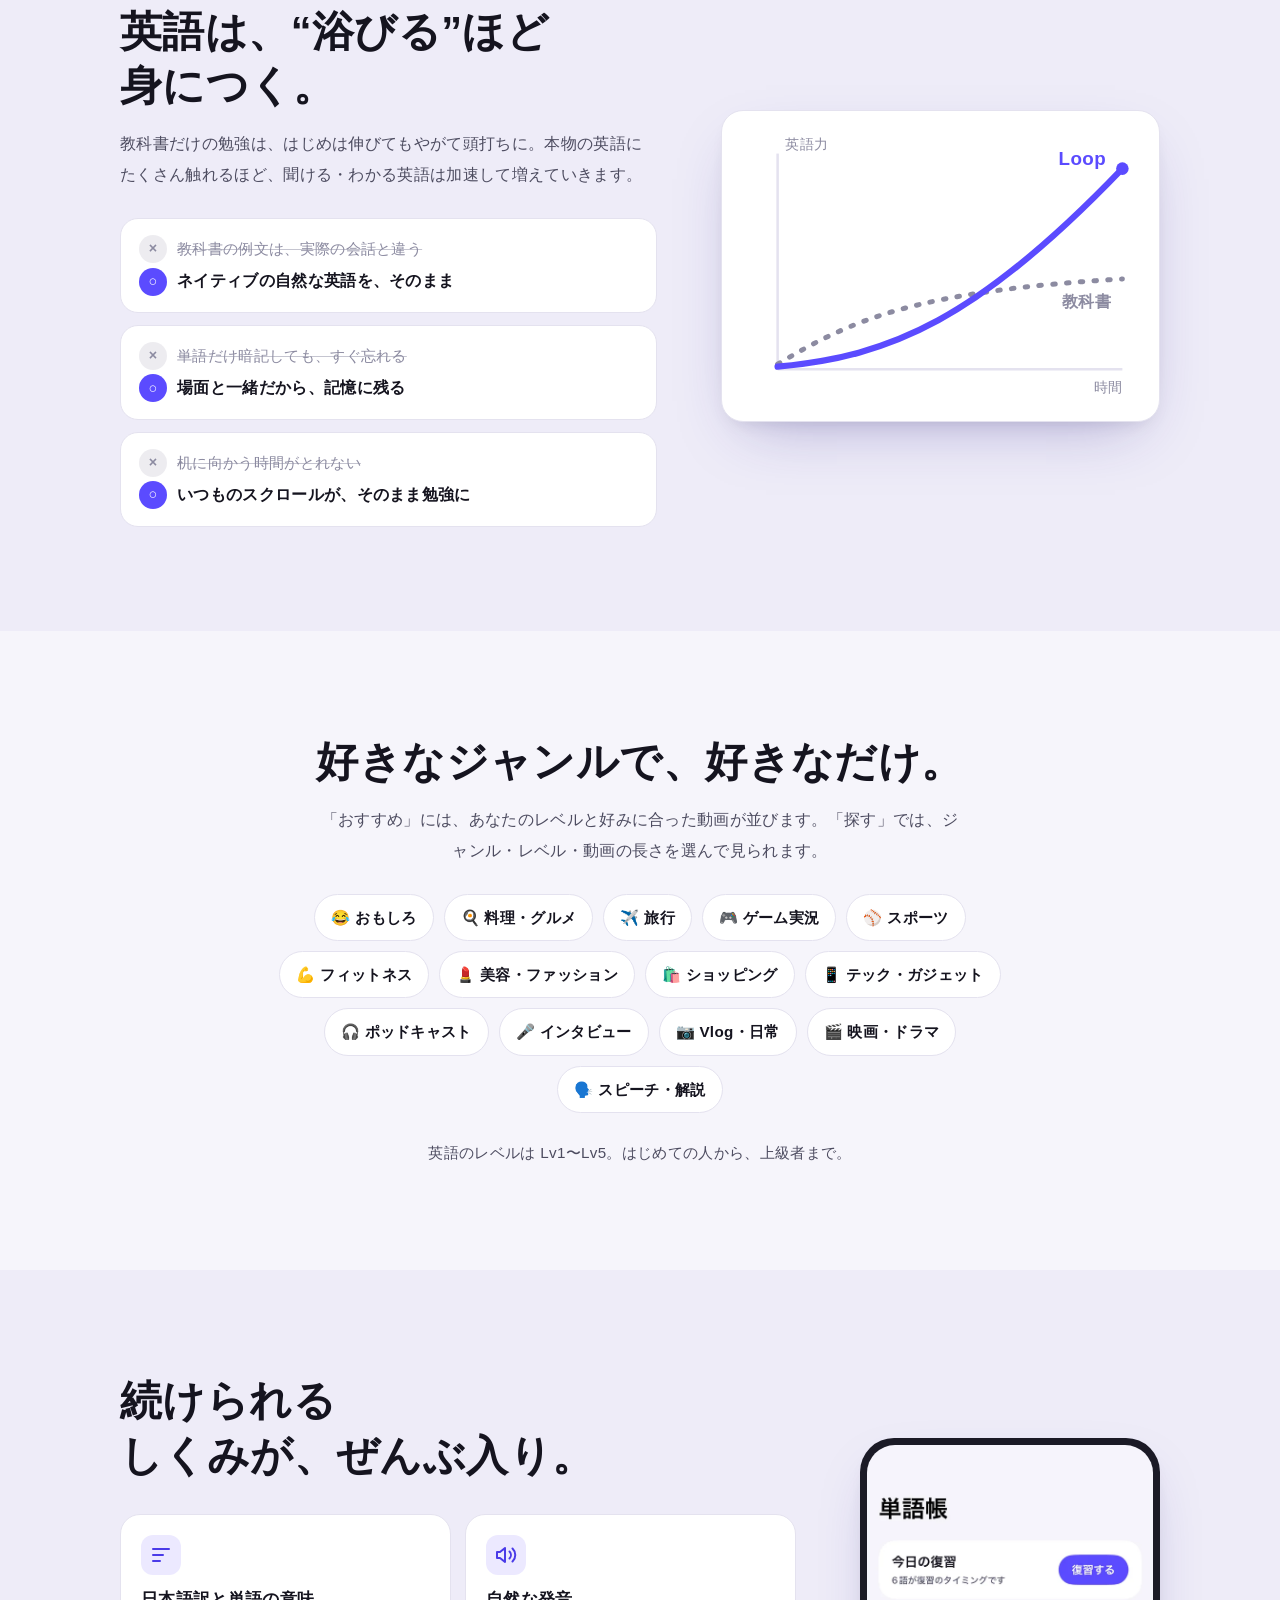
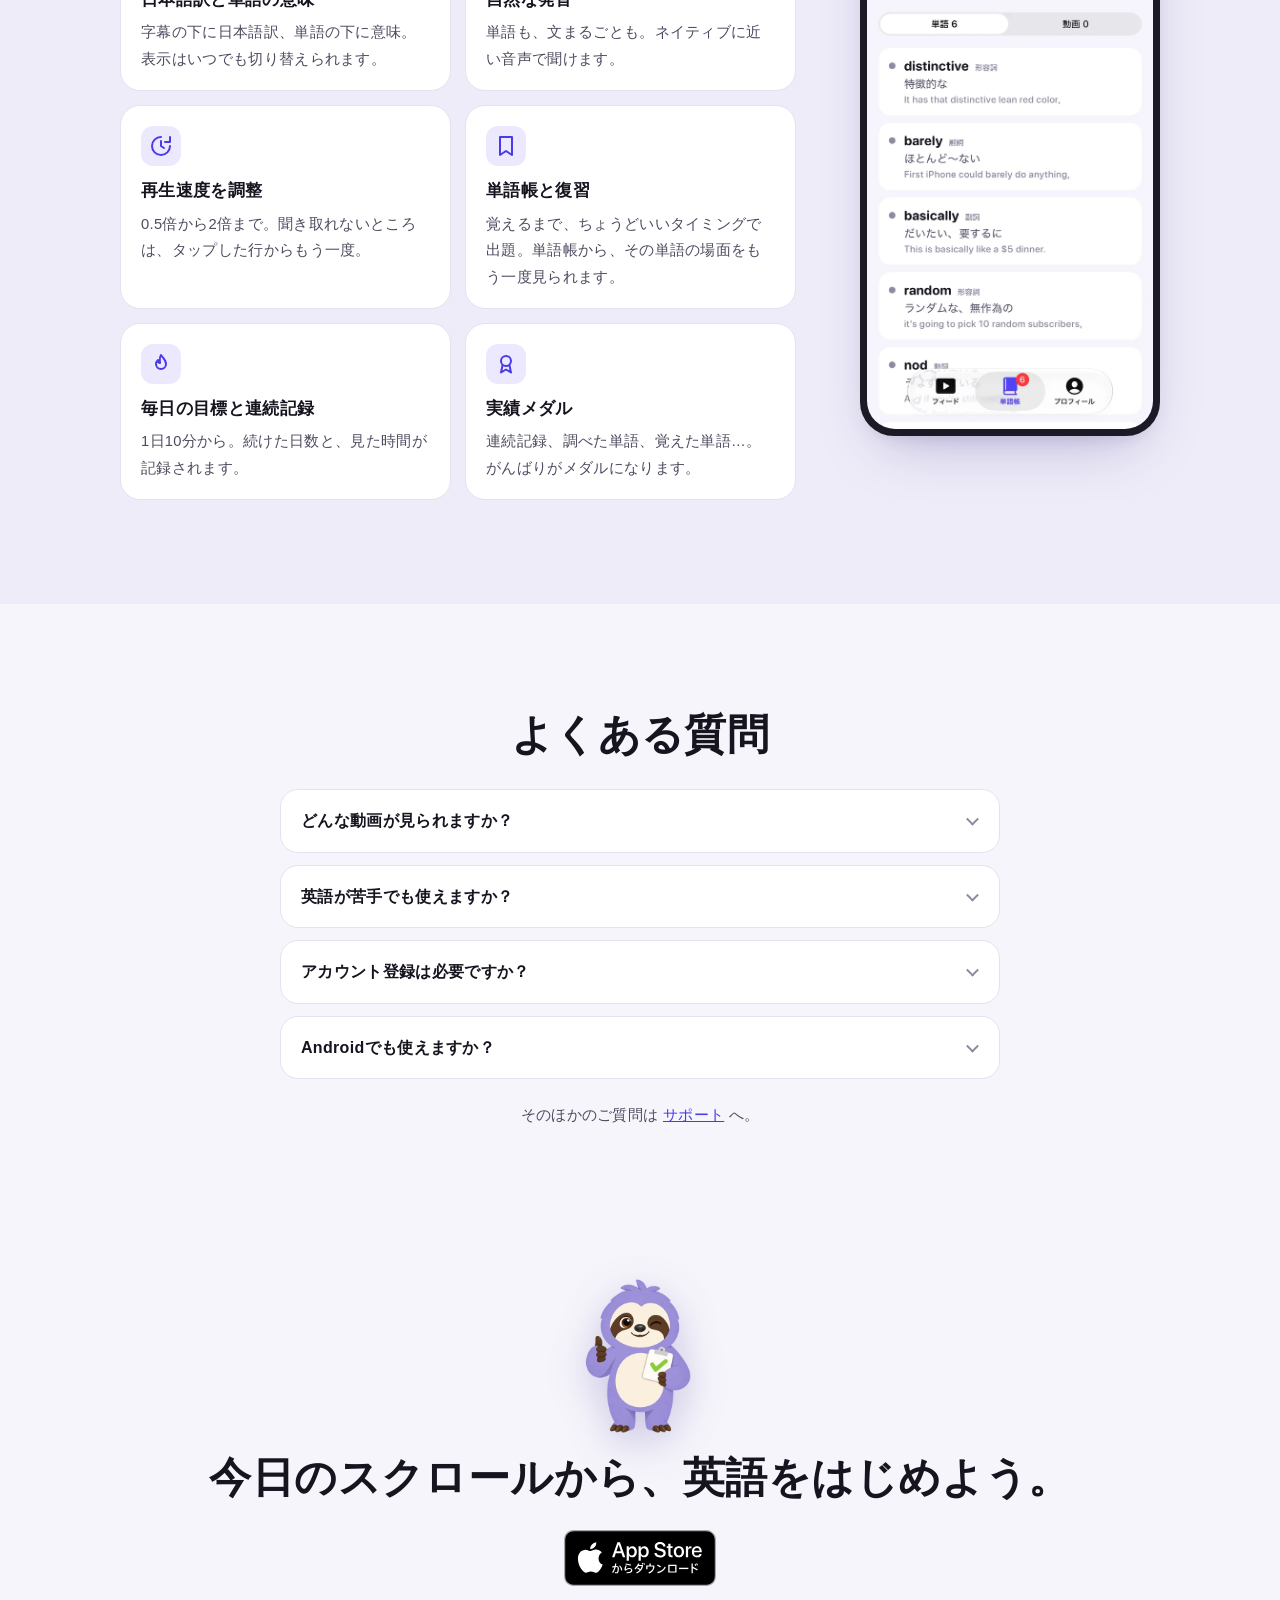
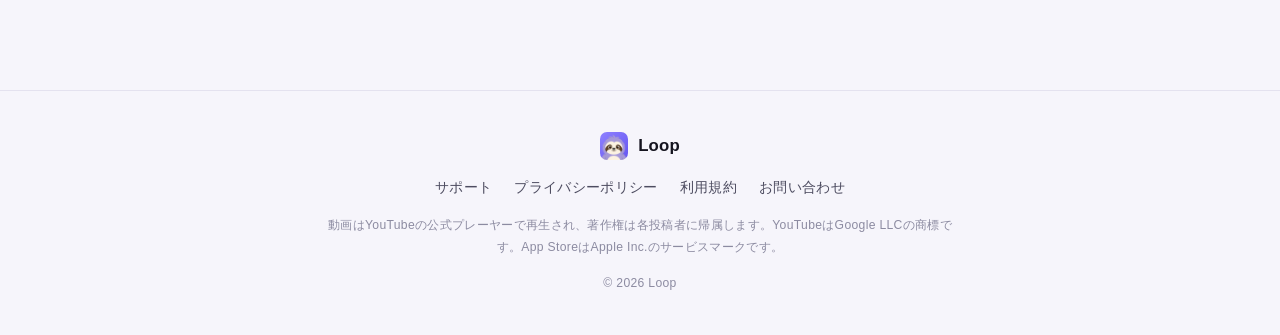
==== commit f68b6421: "Landing: no prices, light only, the feed screen first; header button 「はじめる」 Co-Authored-By: Claude O" ====
--- a/index.html
+++ b/index.html
@@ -5,10 +5,9 @@
 <meta name="viewport" content="width=device-width, initial-scale=1, viewport-fit=cover">
 <title>Loop — ショート動画で英語｜スクロールの時間を、英語の時間に。</title>
 <meta name="description" content="Loopは、ネイティブが本当に見ているショート動画で英語が身につくiPhoneアプリ。字幕の単語をタップすれば、その場面での意味がすぐわかる。保存した単語は、出会った動画の場面と一緒に復習できます。">
-<link rel="canonical" href="https://sorawata02-eng.github.io/loop-legal/">
-<meta name="theme-color" content="#F6F5FB" media="(prefers-color-scheme: light)">
-<meta name="theme-color" content="#0E0E14" media="(prefers-color-scheme: dark)">
-<meta name="color-scheme" content="light dark">
+<link rel="canonical" href="https://loop-eigo.pages.dev/">
+<meta name="theme-color" content="#F6F5FB">
+<meta name="color-scheme" content="light">
 
 <!-- Safari on iOS: the native "App Store で見る" banner. -->
 <meta name="apple-itunes-app" content="app-id=6817213177">
@@ -20,14 +19,14 @@
 <meta property="og:site_name" content="Loop">
 <meta property="og:title" content="Loop — スクロールの時間を、英語の時間に。">
 <meta property="og:description" content="ネイティブが見ているショート動画で、英語が身につく。気になる単語は、タップするだけ。">
-<meta property="og:url" content="https://sorawata02-eng.github.io/loop-legal/">
-<meta property="og:image" content="https://sorawata02-eng.github.io/loop-legal/assets/og.jpg">
+<meta property="og:url" content="https://loop-eigo.pages.dev/">
+<meta property="og:image" content="https://loop-eigo.pages.dev/assets/og.jpg">
 <meta property="og:image:width" content="1200">
 <meta property="og:image:height" content="630">
 <meta property="og:locale" content="ja_JP">
 <meta name="twitter:card" content="summary_large_image">
 
-<link rel="preload" as="image" href="assets/demo-poster.webp">
+<link rel="preload" as="image" href="assets/shot-feed.webp">
 <link rel="stylesheet" href="assets/landing.css">
 <script>document.documentElement.classList.add('js')</script>
 
@@ -39,10 +38,9 @@
   "operatingSystem": "iOS 17.0+",
   "applicationCategory": "EducationalApplication",
   "description": "ネイティブが見ているショート動画で英語が身につくiPhoneアプリ。",
-  "url": "https://sorawata02-eng.github.io/loop-legal/",
+  "url": "https://loop-eigo.pages.dev/",
   "downloadUrl": "https://apps.apple.com/jp/app/id6817213177",
-  "image": "https://sorawata02-eng.github.io/loop-legal/assets/icon-256.png",
-  "offers": { "@type": "Offer", "price": "0", "priceCurrency": "JPY" }
+  "image": "https://loop-eigo.pages.dev/assets/icon-256.png"
 }
 </script>
 </head>
@@ -57,7 +55,7 @@
       <img src="assets/icon-256.png" width="36" height="36" alt="">
       <span>Loop</span>
     </a>
-    <a class="top__cta" href="get/?s=site-header">無料ではじめる</a>
+    <a class="top__cta" href="get/?s=site-header">はじめる</a>
   </div>
 </header>
 
@@ -80,19 +78,12 @@
           <a class="badge" href="get/?s=site-hero">
             <img src="assets/appstore-badge.svg" width="152" height="56" alt="App Store からダウンロード">
           </a>
-          <p class="get__note">無料ではじめられます<span class="pc" aria-hidden="true">・</span><br class="sp">iPhone専用（iOS 17以降）</p>
         </div>
       </div>
 
       <div class="hero__visual">
         <div class="glow" aria-hidden="true"></div>
-        <!-- The app in use: the founder's recording, rendered with a transparent
-             background (HEVC with alpha). Only WebKit plays that with its alpha, so
-             landing.js adds the video source there; everywhere else, and with Reduce
-             Motion, the still frame (the poster) stays. -->
-        <video class="demo" id="demo" muted loop playsinline preload="none"
-               poster="assets/demo-poster.webp" width="720" height="1080"
-               aria-label="Loopの画面：動画の字幕の単語をタップして、意味を保存するところ"></video>
+        <figure class="screen screen--hero"><img src="assets/shot-feed.webp" width="600" height="1128" alt="フィード：ショート動画と、単語ごとに光る英語字幕と日本語訳"></figure>
         <img class="hero__sloth" src="assets/mascot.webp" width="480" height="480" alt="">
       </div>
     </div>
@@ -121,7 +112,15 @@
           <h3 class="h3">見る</h3>
           <p>おすすめのショート動画を、いつものようにスクロール。英語の字幕と日本語訳つきで、いまどの単語を話しているかがひと目でわかります。</p>
         </div>
-        <figure class="screen"><img src="assets/shot-feed.webp" width="600" height="1128" loading="lazy" alt="フィード：ショート動画と、単語ごとに光る英語字幕と日本語訳"></figure>
+        <!-- The app in use: the founder's recording, rendered with a transparent
+             background (HEVC with alpha). Only WebKit plays that with its alpha, so
+             landing.js adds the video source there; everywhere else, and with Reduce
+             Motion, the still frame (the poster) stays. -->
+        <figure class="demo-wrap">
+          <video class="demo" id="demo" muted loop playsinline preload="none"
+                 poster="assets/demo-poster.webp" width="720" height="1080"
+                 aria-label="Loopの画面：動画の字幕の単語をタップして、意味を保存するところ"></video>
+        </figure>
       </article>
 
       <article class="step step--flip reveal">
@@ -223,29 +222,6 @@
     </div>
   </section>
 
-  <!-- ===================================================== Pricing -->
-  <section class="pricing" id="pricing">
-    <div class="wrap">
-      <h2 class="h2 center">料金</h2>
-      <p class="sub center"><span class="nb">無料ではじめて、</span><span class="nb">続けたくなったらプレミアムへ。</span></p>
-      <div class="plans">
-        <div class="plan plan--best reveal">
-          <p class="plan__tag">いちばんお得</p>
-          <h3>年額プラン</h3>
-          <p class="plan__price">¥2,980<span>／年</span></p>
-          <p class="plan__per">1か月あたり 約¥248</p>
-          <p class="plan__trial">1週間の無料トライアルつき</p>
-        </div>
-        <div class="plan reveal">
-          <h3>月額プラン</h3>
-          <p class="plan__price">¥490<span>／月</span></p>
-          <p class="plan__per">いつでも解約できます</p>
-        </div>
-      </div>
-      <p class="fine">プレミアムでは、動画も単語の意味も単語帳も、制限なく使えます。料金は税込です。解約はiPhoneの「設定」からいつでも可能で、無料トライアル中に解約すれば料金はかかりません。</p>
-    </div>
-  </section>
-
   <!-- ===================================================== FAQ -->
   <section class="faq" id="faq">
     <div class="wrap wrap--narrow">
@@ -259,20 +235,12 @@
         <p>はい。動画はLv1〜Lv5のレベルに分かれていて、日本語訳を表示したり、再生速度を落としたりできます。わからない単語はタップすれば、その場面での意味がわかります。</p>
       </details>
       <details>
-        <summary>無料で使えますか？</summary>
-        <p>無料ではじめられます。すべての機能を制限なく使うには、プレミアム（年額¥2,980・1週間の無料トライアルつき、または月額¥490）をご利用ください。</p>
-      </details>
-      <details>
         <summary>アカウント登録は必要ですか？</summary>
         <p>必要ありません。保存した単語や学習の記録は、お使いのiPhoneの中に保存されます。</p>
       </details>
       <details>
         <summary>Androidでも使えますか？</summary>
         <p>いまはiPhone専用です（iOS 17以降）。</p>
-      </details>
-      <details>
-        <summary>解約するには？</summary>
-        <p>iPhoneの「設定」→ Apple ID →「サブスクリプション」→「Loop」から解約できます。現在の期間が終わる24時間前までに解約すると、次回の更新はされません。</p>
       </details>
       <p class="faq__more">そのほかのご質問は <a href="support/">サポート</a> へ。</p>
     </div>
@@ -286,7 +254,6 @@
       <a class="badge" href="get/?s=site-footer">
         <img src="assets/appstore-badge.svg" width="152" height="56" alt="App Store からダウンロード">
       </a>
-      <p class="get__note">無料ではじめられます・iPhone専用</p>
     </div>
   </section>
 
--- a/assets/landing.css
+++ b/assets/landing.css
@@ -1,7 +1,7 @@
 /* Loop — landing page.
  * Phone first (most visitors come from Instagram / TikTok on an iPhone), then wider
  * layouts from 760px and 1040px. Colors are the app's (Design/Theme.swift): electric
- * indigo for the brand, lime for the word being said; light and dark follow the system.
+ * indigo for the brand, lime for the word being said. Light only (the founder, 2026-10-03).
  * No web fonts: the system's Hiragino on iPhone, and nothing to wait for in an in-app
  * browser. */
 
@@ -22,23 +22,7 @@
   --shadow: 0 24px 60px -24px rgba(48, 36, 140, .35), 0 8px 20px -12px rgba(21, 20, 31, .18);
   --radius: 22px;
   --gutter: 20px;
-  color-scheme: light dark;
-}
-@media (prefers-color-scheme: dark) {
-  :root {
-    --bg: #0E0E14;
-    --bg-2: #15141E;
-    --card: #1A1A24;
-    --ink: #F5F5FA;
-    --ink-2: #BDBCD0;
-    --ink-3: #85849B;
-    --line: #2A2936;
-    --accent: #7C6FFF;
-    --accent-ink: #A99FFF;
-    --accent-soft: #2A2550;
-    --bezel: #2C2B38;
-    --shadow: 0 24px 60px -24px rgba(0, 0, 0, .7), 0 8px 20px -12px rgba(0, 0, 0, .5);
-  }
+  color-scheme: light;
 }
 
 *, *::before, *::after { box-sizing: border-box; }
@@ -133,9 +117,11 @@
   background: radial-gradient(closest-side, rgba(124, 111, 255, .45), rgba(124, 111, 255, 0));
   filter: blur(10px);
 }
-.demo { position: relative; width: 100%; height: auto; aspect-ratio: 2 / 3; }
+.screen--hero { position: relative; width: min(66vw, 300px); }
+.demo-wrap { margin: 0 auto; width: min(86vw, 400px); }
+.demo { width: 100%; height: auto; aspect-ratio: 2 / 3; }
 .hero__sloth {
-  position: absolute; left: -6%; bottom: 2%; width: 34%; height: auto;
+  position: absolute; left: -4%; bottom: -2%; width: 36%; height: auto;
   filter: drop-shadow(0 10px 18px rgba(48, 36, 140, .25));
   animation: bob 4.8s ease-in-out infinite;
 }
@@ -147,15 +133,12 @@
   .hero__copy { text-align: left; }
   .lead { margin-left: 0; }
   .get { align-items: flex-start; }
-  .hero__visual { margin: 0 0 0 auto; width: 440px; }
+  .hero__visual { margin: 0 0 0 auto; width: 420px; }
 }
 
 /* ---------------------------------------------------------------- Subtitle ribbon */
 
 .ribbon { padding: 34px 0 30px; background: #0E0E14; color: #F5F5FA; text-align: center; }
-@media (prefers-color-scheme: dark) {
-  .ribbon { background: #17162A; border-top: 1px solid var(--line); border-bottom: 1px solid var(--line); }
-}
 .karaoke {
   font-size: clamp(1.25rem, 5.6vw, 2.1rem); font-weight: 800; line-height: 1.7;
   letter-spacing: .01em; font-feature-settings: normal;
@@ -261,30 +244,6 @@
   .features .h2 { text-align: left; }
 }
 
-/* ---------------------------------------------------------------- Pricing */
-
-.plans { display: grid; gap: 16px; max-width: 640px; margin: 0 auto; }
-.plan {
-  position: relative; padding: 26px 22px 22px; border-radius: var(--radius);
-  background: var(--card); border: 1px solid var(--line); text-align: center;
-}
-.plan--best { border: 2px solid var(--accent); box-shadow: var(--shadow); }
-.plan__tag {
-  position: absolute; top: -13px; left: 50%; transform: translateX(-50%); margin: 0;
-  padding: 3px 14px; border-radius: 999px; background: var(--accent); color: #fff;
-  font-size: .78rem; font-weight: 800; letter-spacing: .06em; white-space: nowrap;
-}
-.plan h3 { margin: 0 0 6px; font-size: 1.05rem; font-weight: 800; }
-.plan__price { margin: 0; font-size: 2.3rem; font-weight: 900; line-height: 1.3; letter-spacing: .01em; }
-.plan__price span { font-size: 1rem; font-weight: 700; color: var(--ink-2); margin-left: 2px; }
-.plan__per { margin: 2px 0 0; color: var(--ink-3); font-size: .88rem; }
-.plan__trial {
-  display: inline-block; margin: 12px 0 0; padding: 5px 14px; border-radius: 999px;
-  background: var(--lime); color: var(--lime-ink); font-size: .85rem; font-weight: 800;
-}
-.fine { max-width: 640px; margin: 22px auto 0; color: var(--ink-3); font-size: .82rem; line-height: 1.8; text-align: center; }
-@media (min-width: 640px) { .plans { grid-template-columns: 1fr 1fr; align-items: stretch; } }
-
 /* ---------------------------------------------------------------- FAQ */
 
 .faq .h2 { margin-bottom: 26px; }
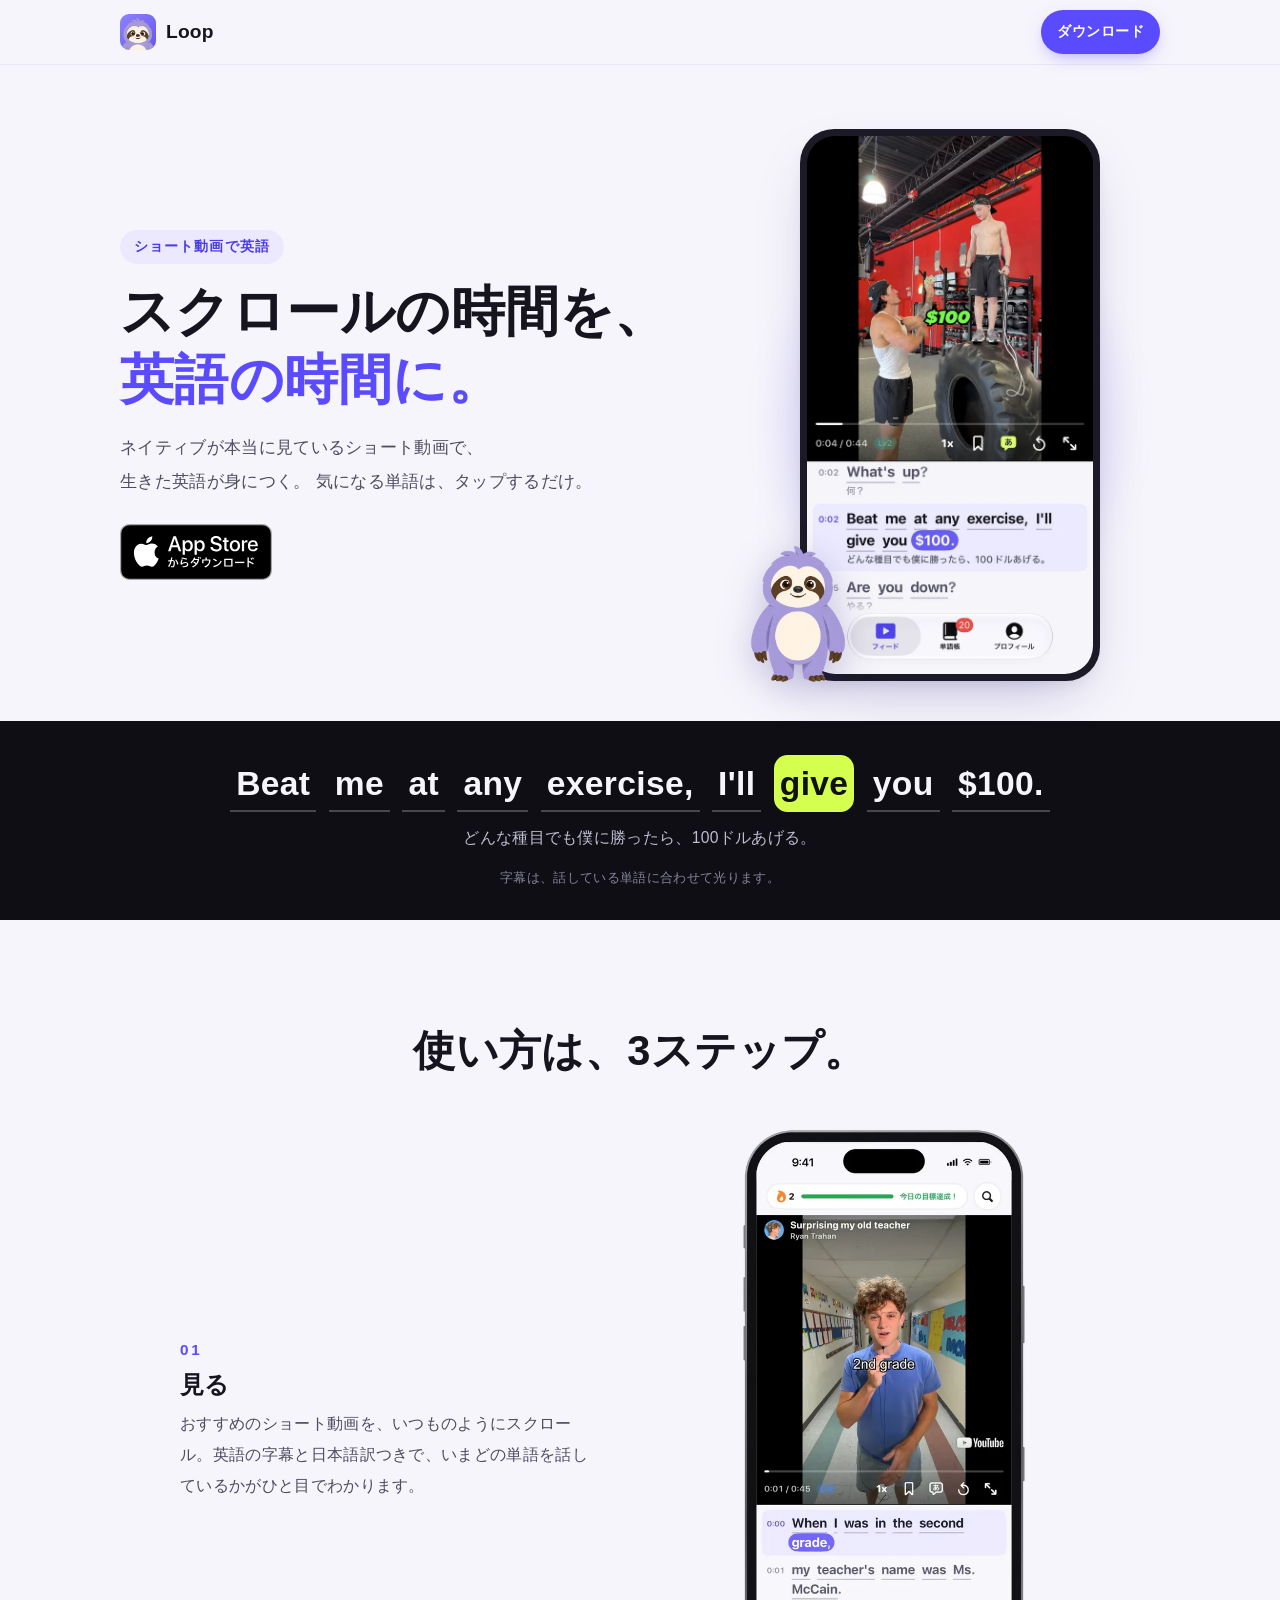
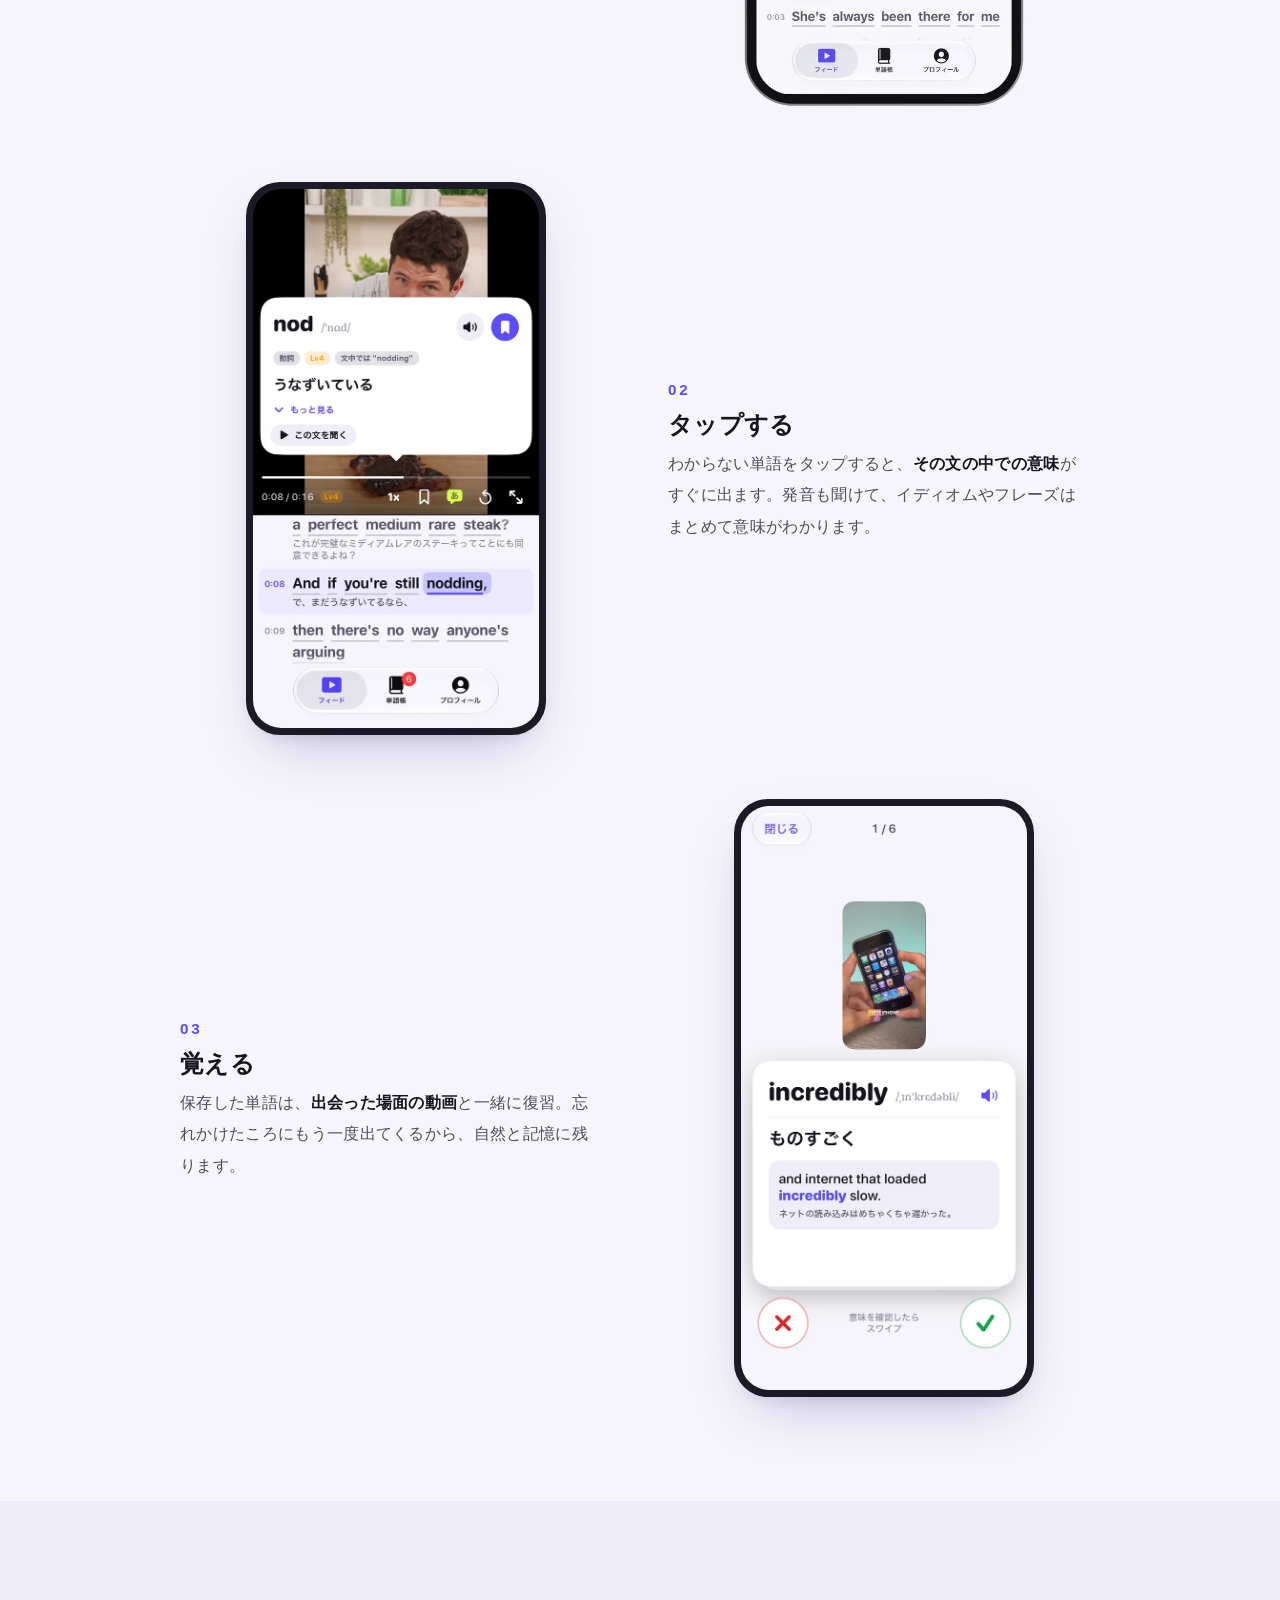
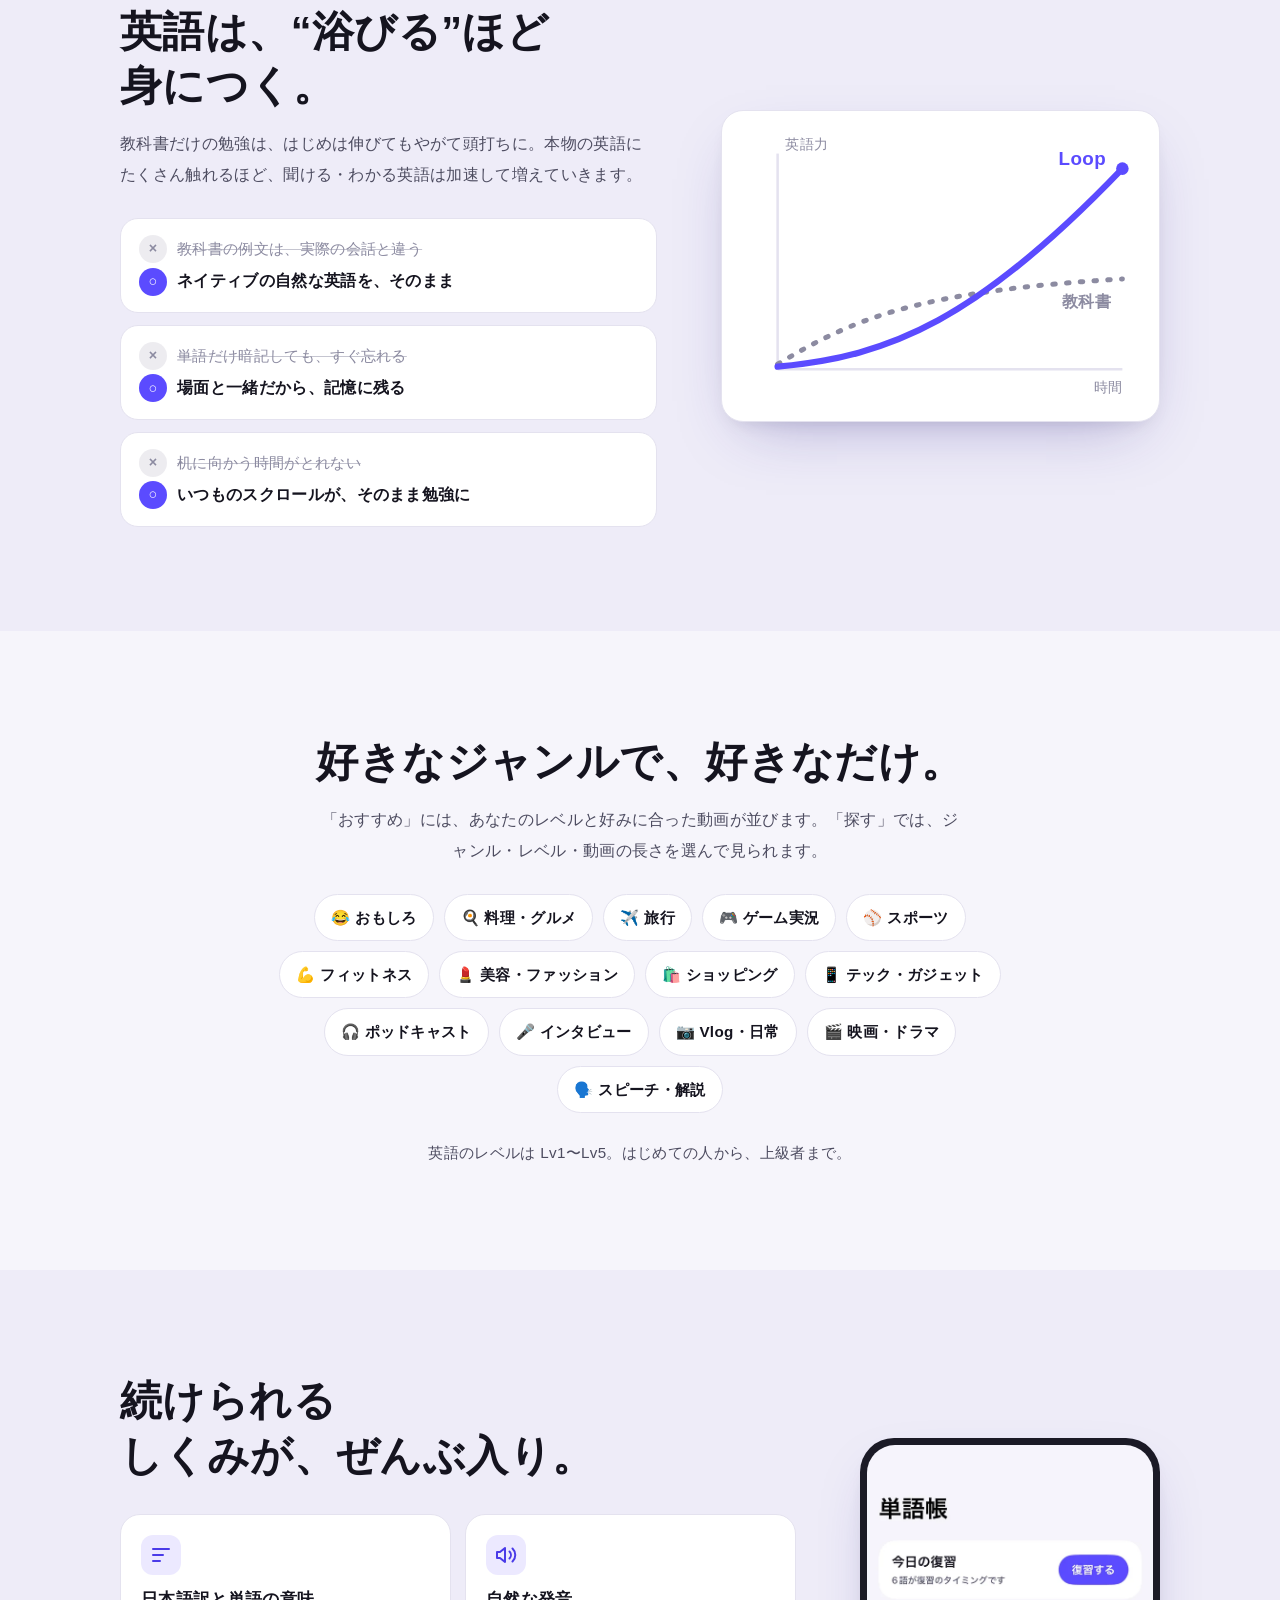
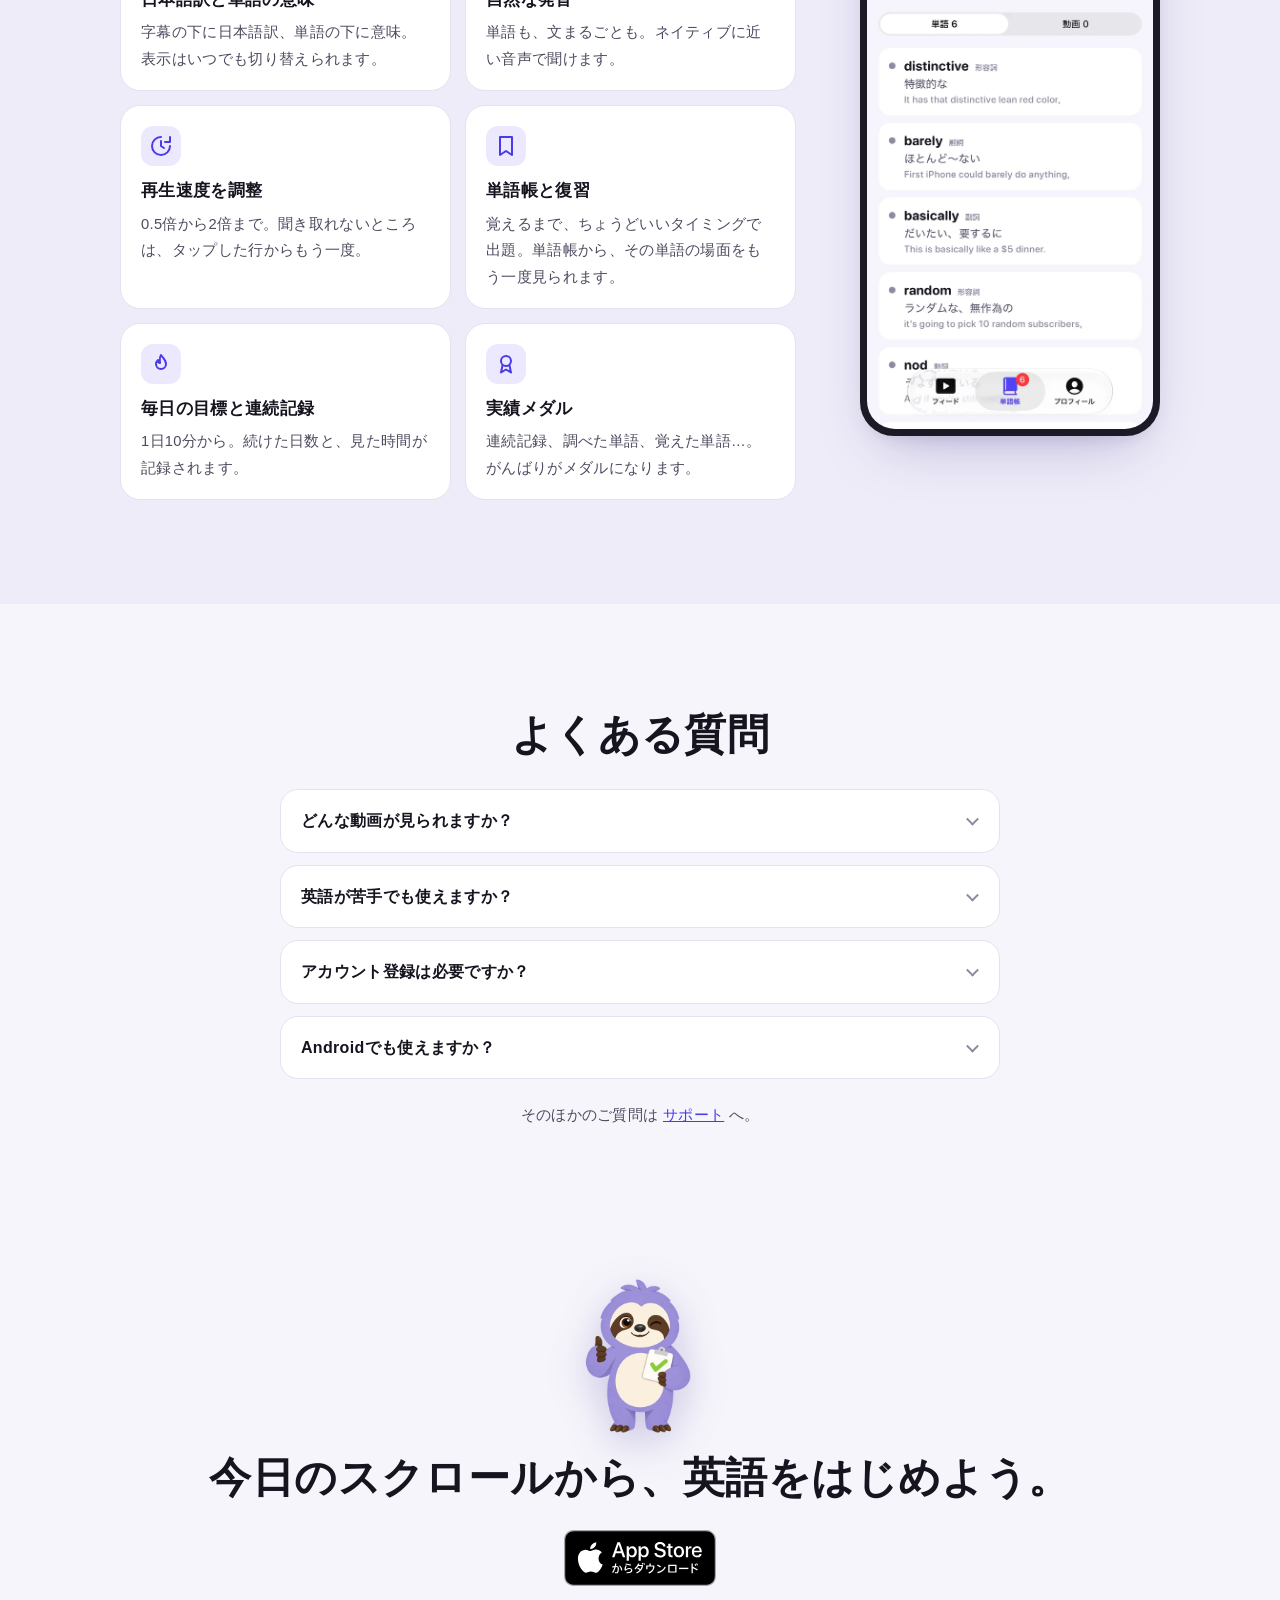
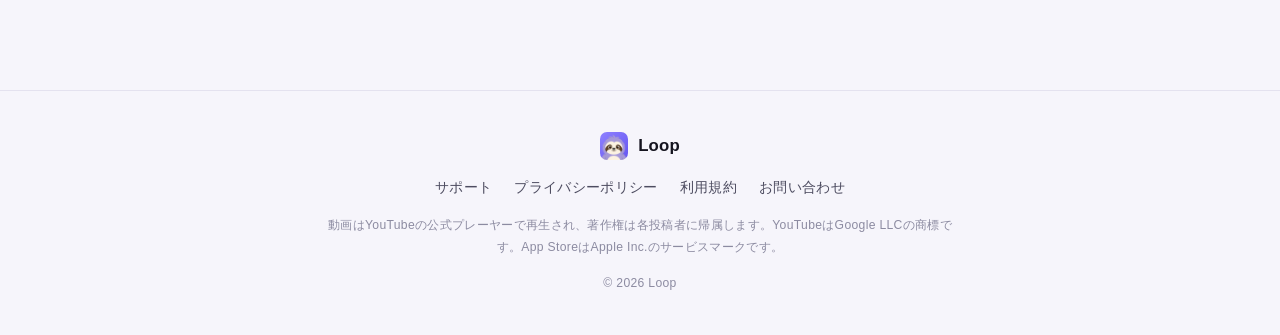
==== commit 2868637a: "Landing: header button 「ダウンロード」 Co-Authored-By: Claude Opus 5.5 <noreply@anthropic.com>" ====
--- a/index.html
+++ b/index.html
@@ -55,7 +55,7 @@
       <img src="assets/icon-256.png" width="36" height="36" alt="">
       <span>Loop</span>
     </a>
-    <a class="top__cta" href="get/?s=site-header">はじめる</a>
+    <a class="top__cta" href="get/?s=site-header">ダウンロード</a>
   </div>
 </header>
 
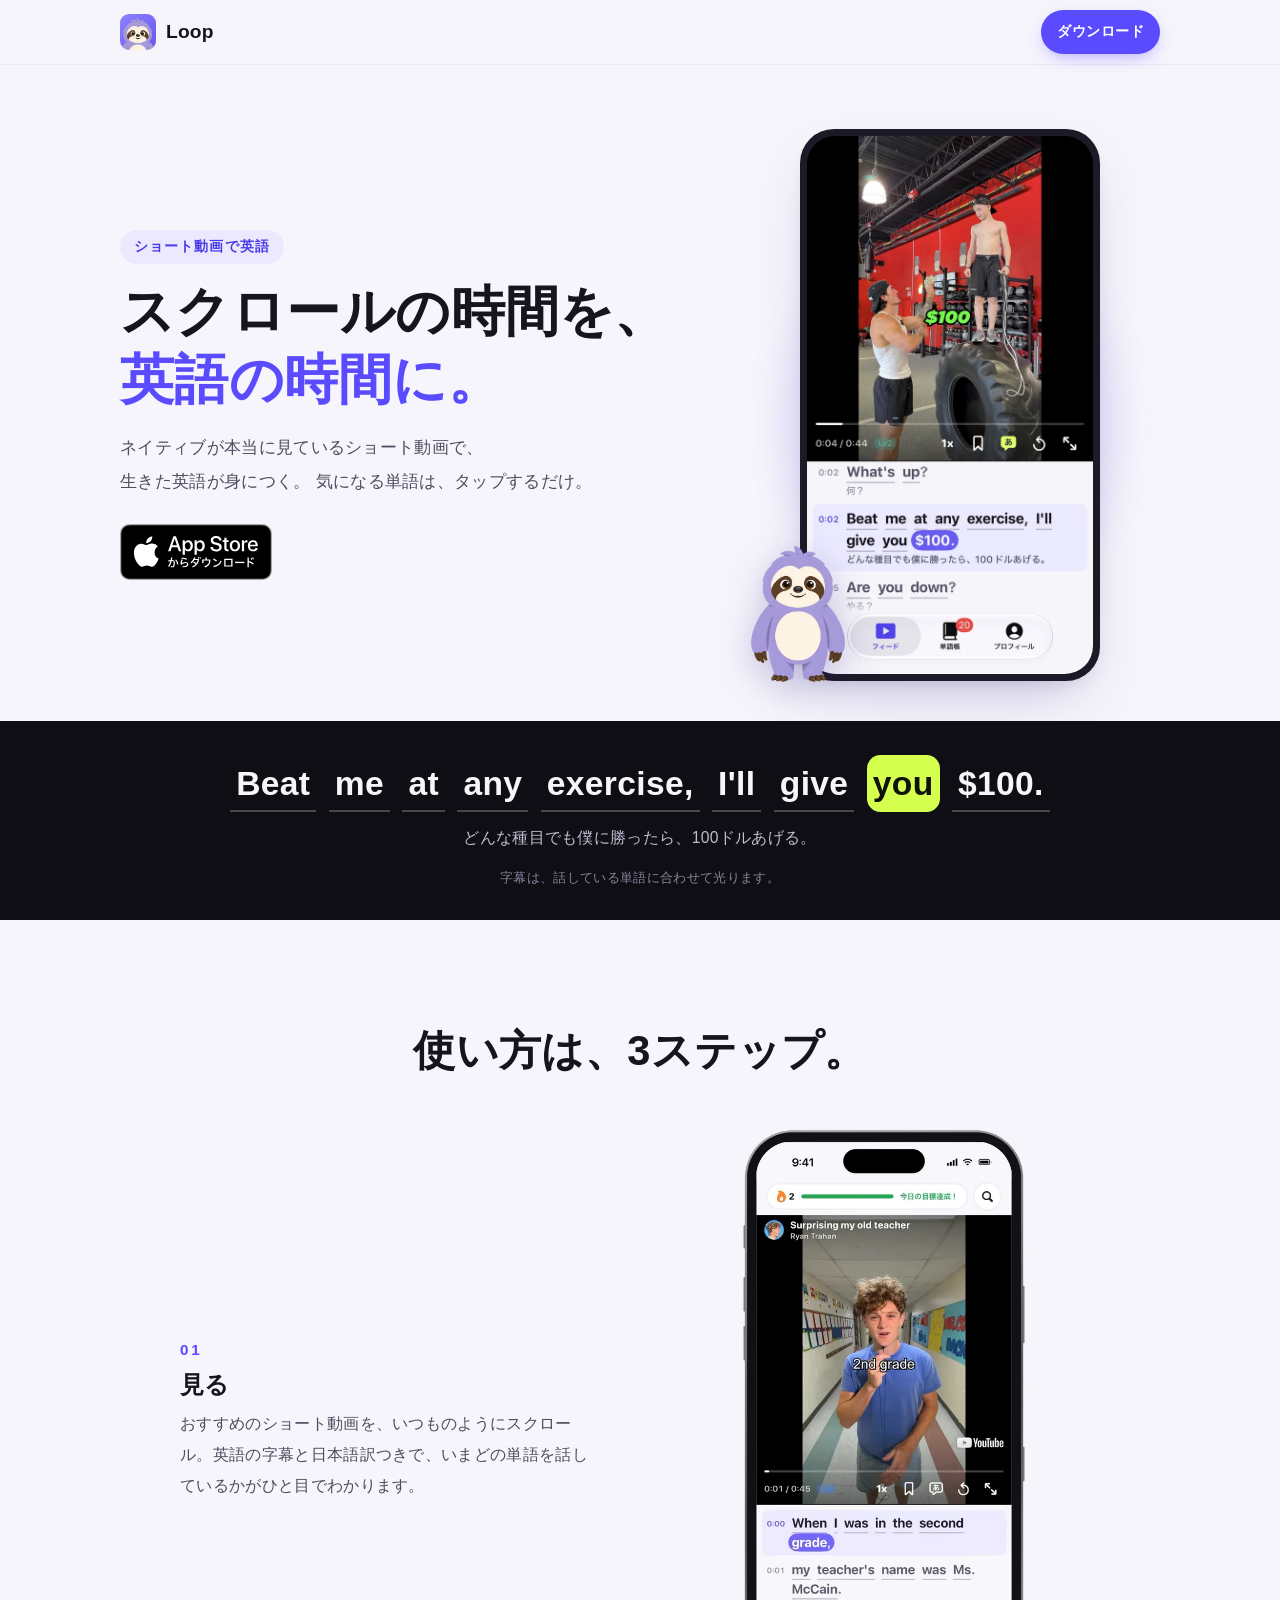
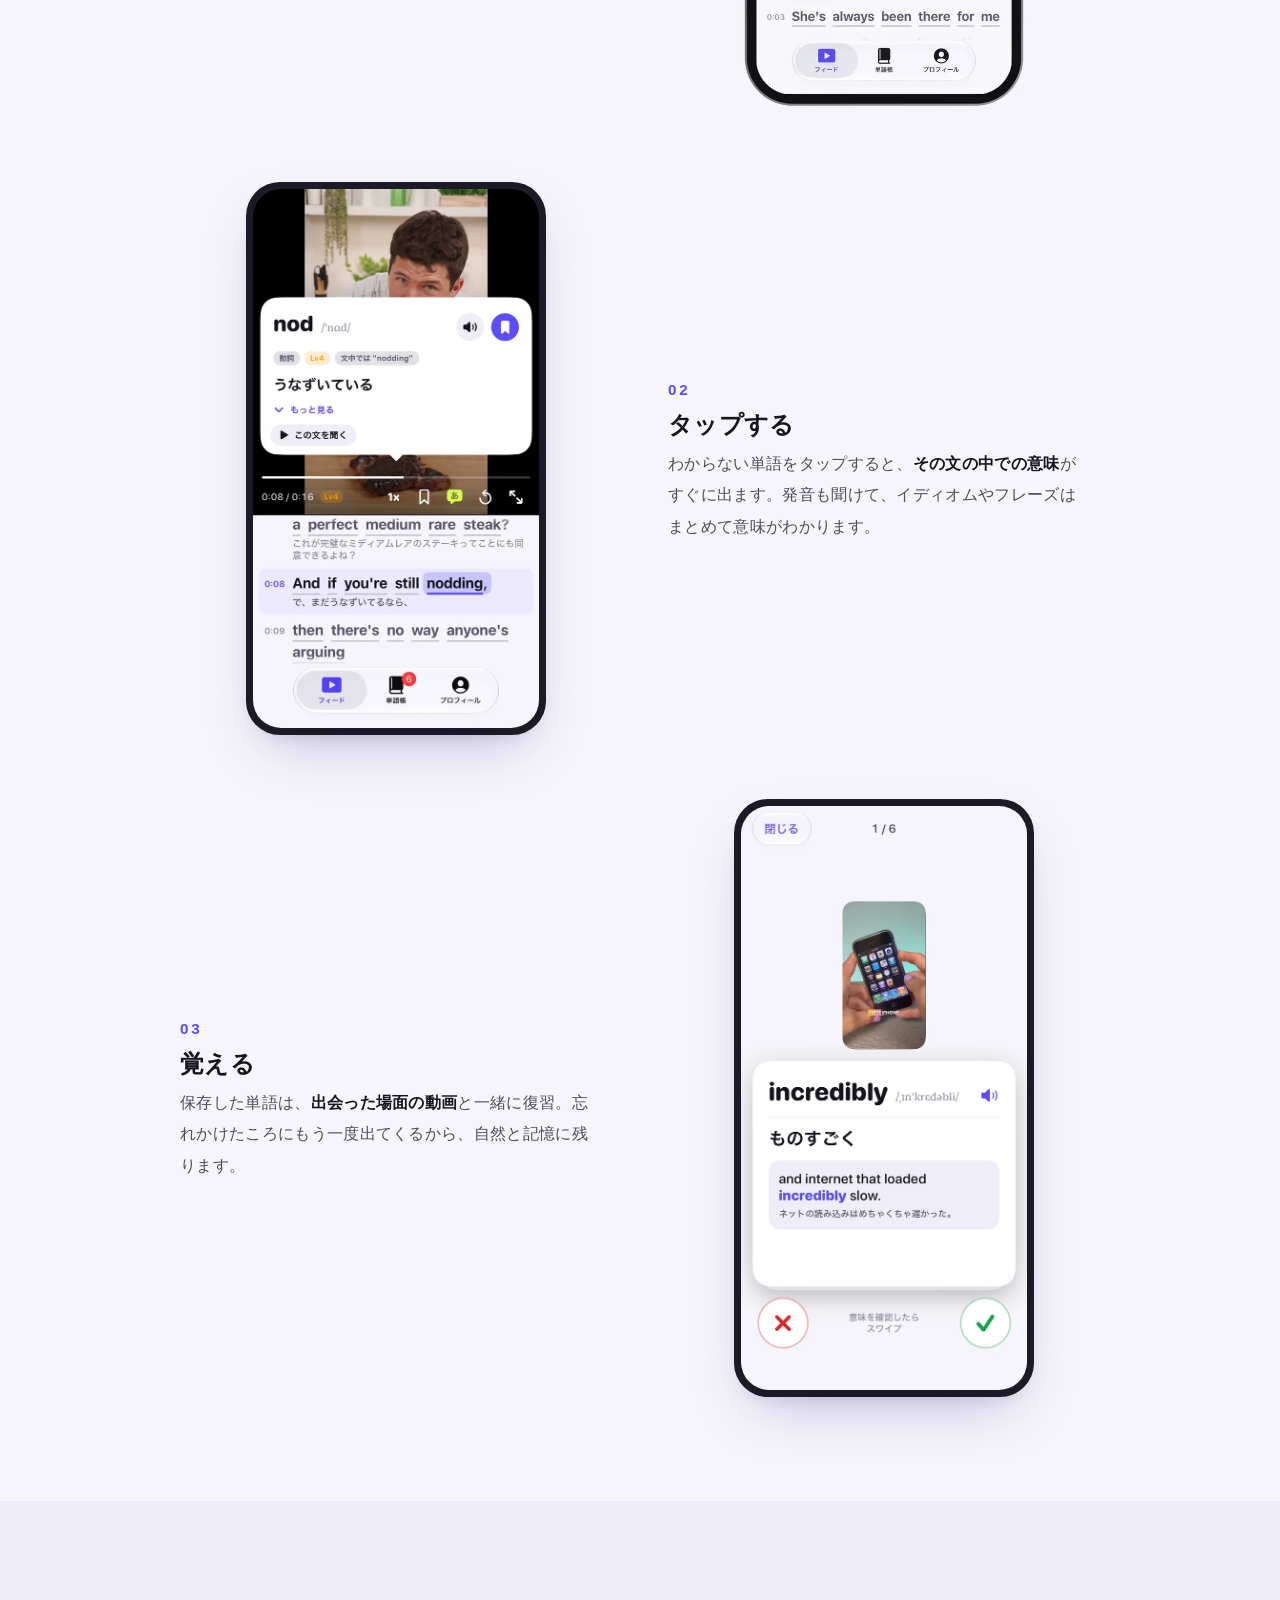
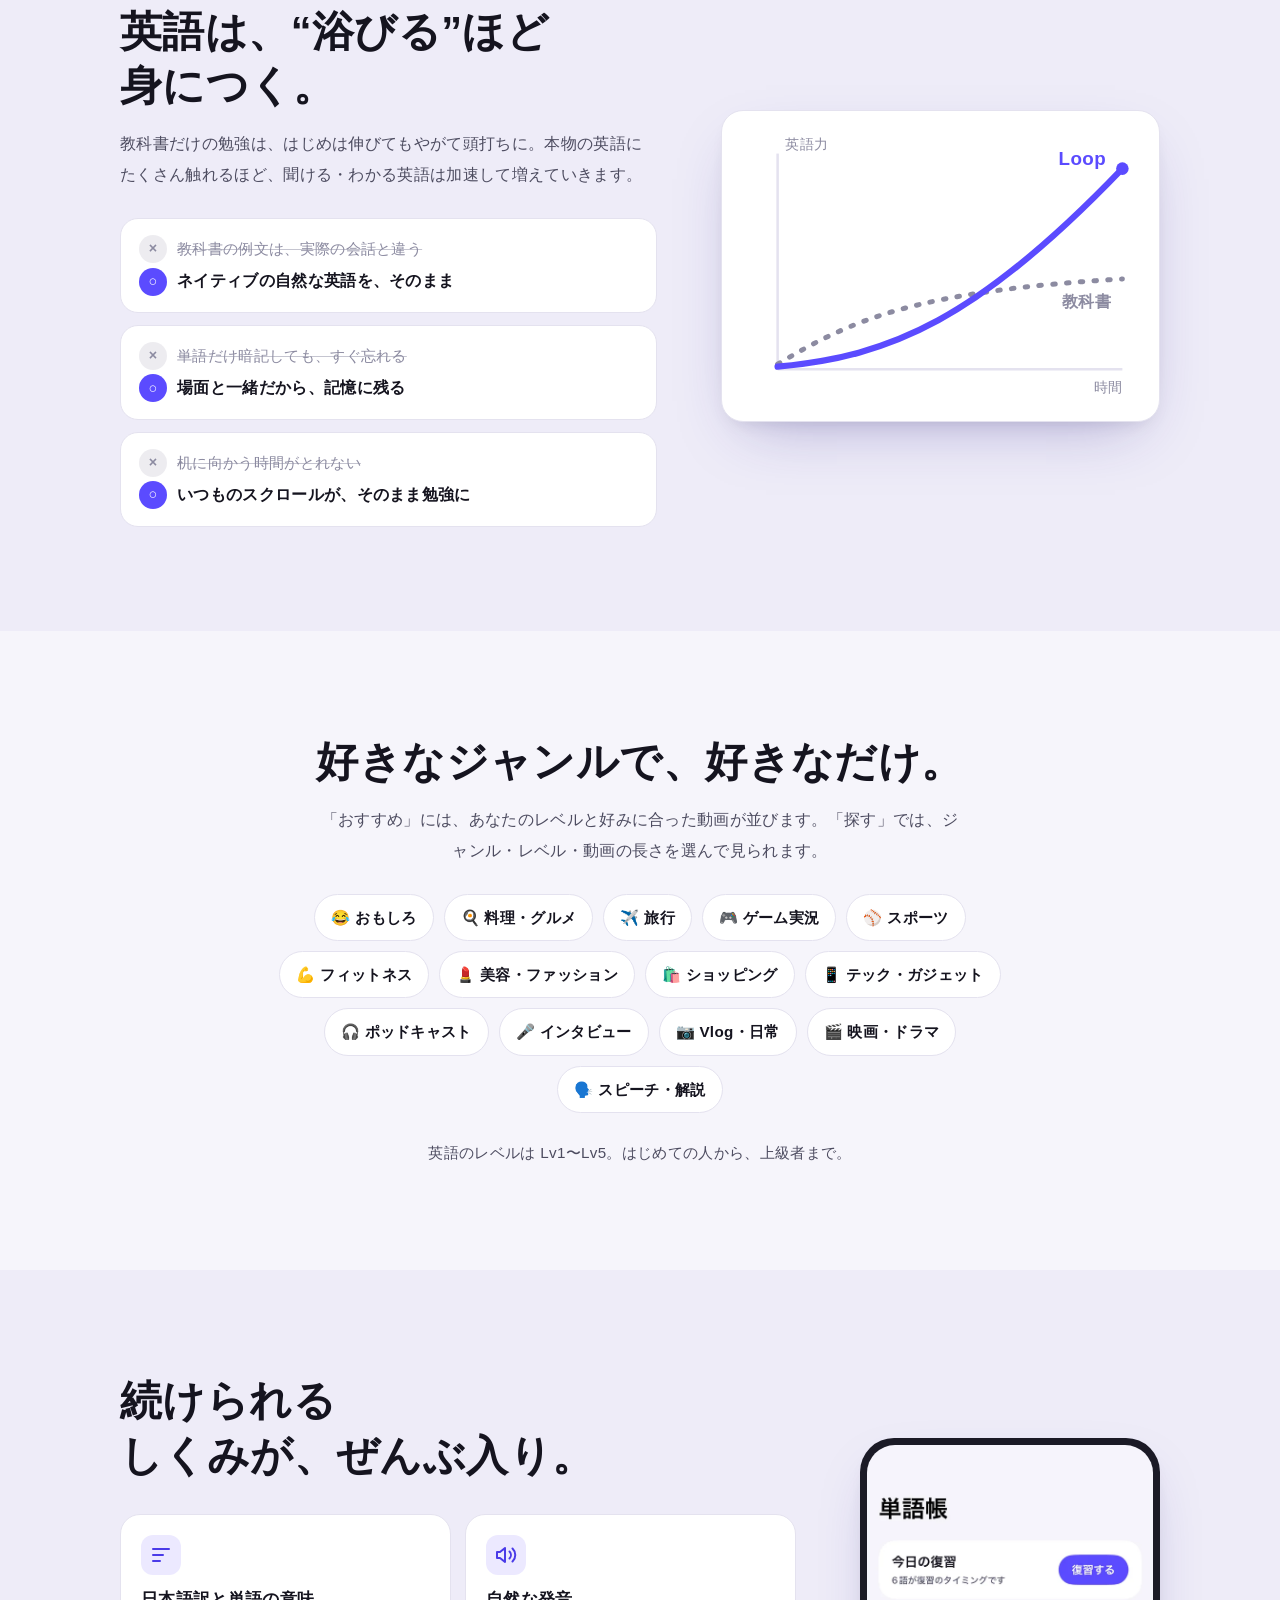
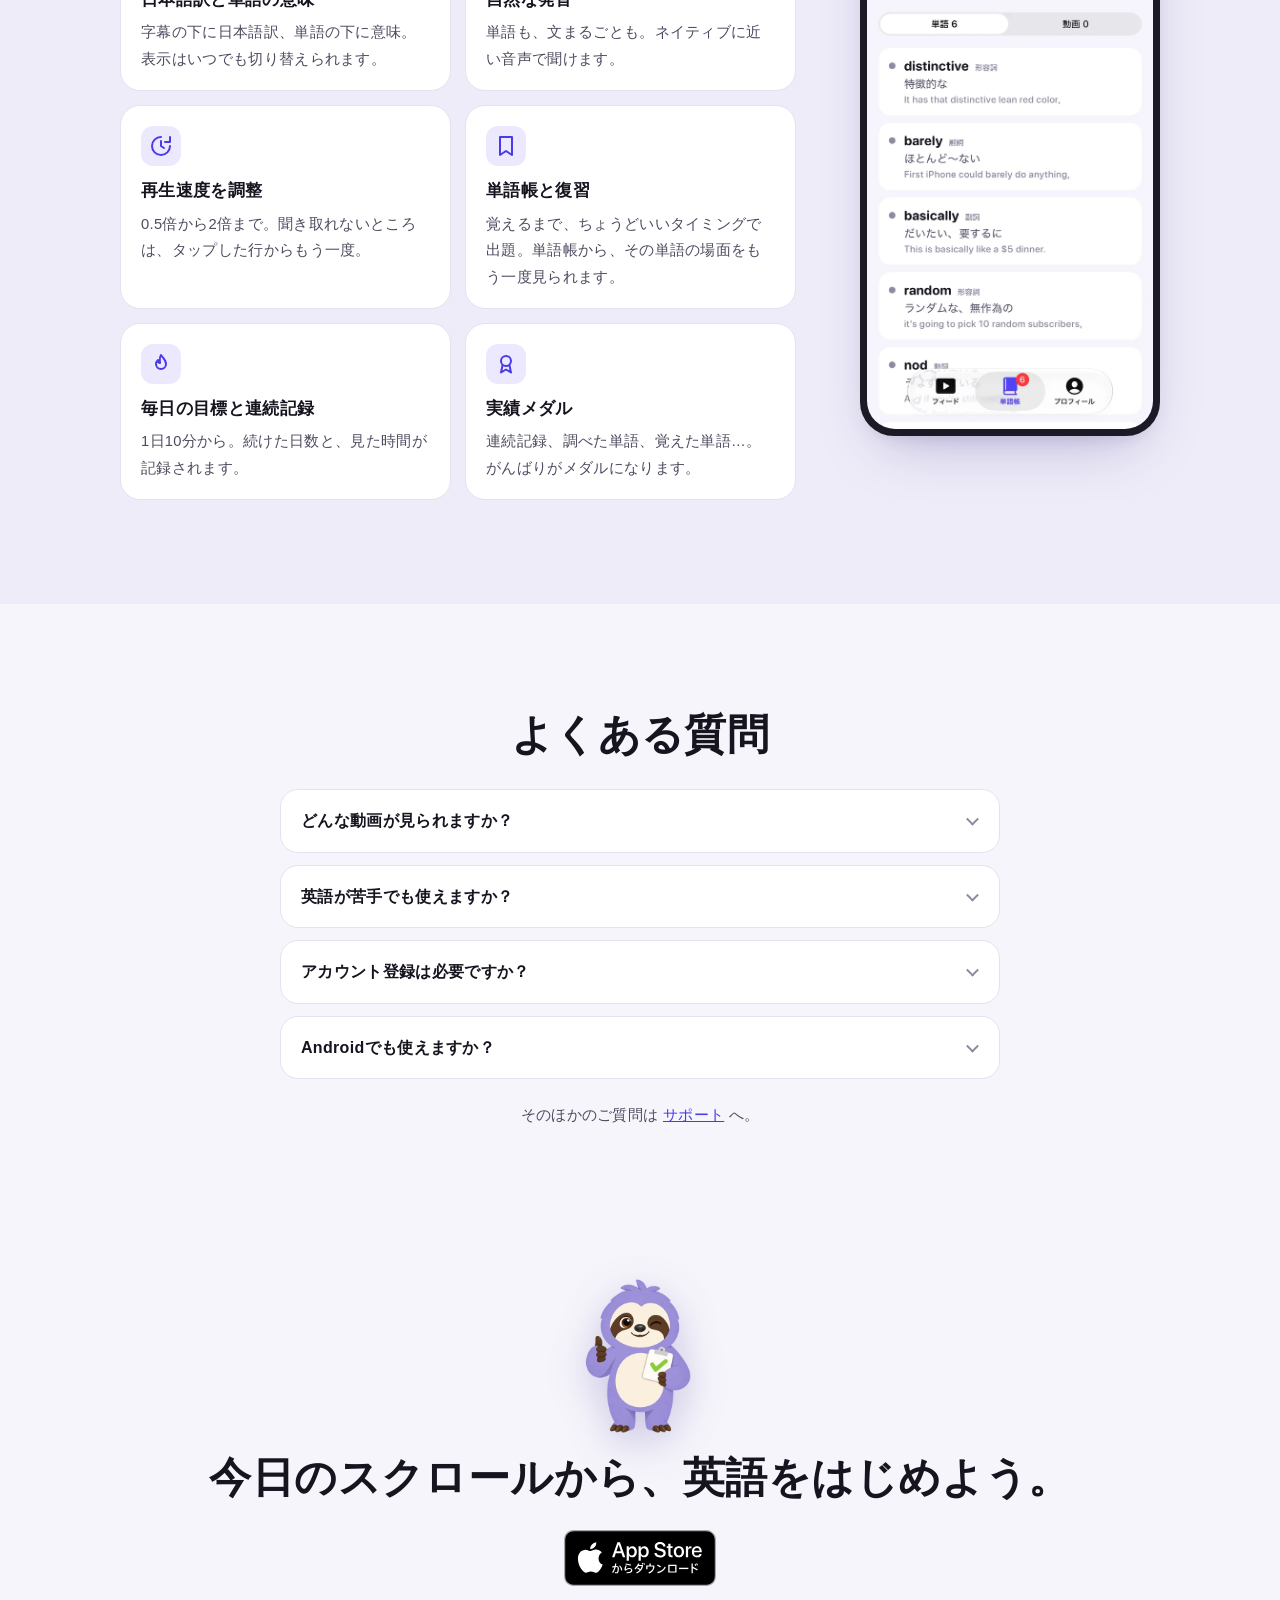
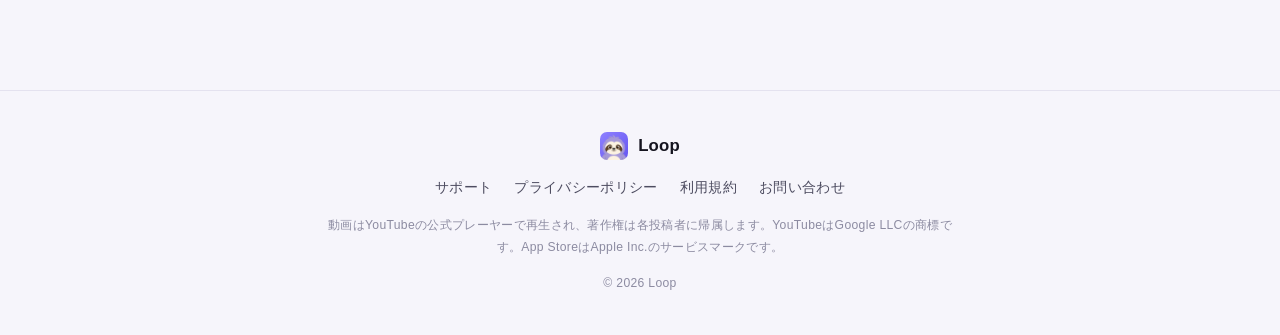
==== commit f07e5e50: "Android: 「Android版は、ただいま準備中です」 Co-Authored-By: Claude Opus 5.5 <noreply@anthropic.com>" ====
--- a/index.html
+++ b/index.html
@@ -240,7 +240,7 @@
       </details>
       <details>
         <summary>Androidでも使えますか？</summary>
-        <p>いまはiPhone専用です（iOS 17以降）。</p>
+        <p>Android版は、ただいま準備中です。いまはiPhone（iOS 17以降）でご利用いただけます。</p>
       </details>
       <p class="faq__more">そのほかのご質問は <a href="support/">サポート</a> へ。</p>
     </div>
